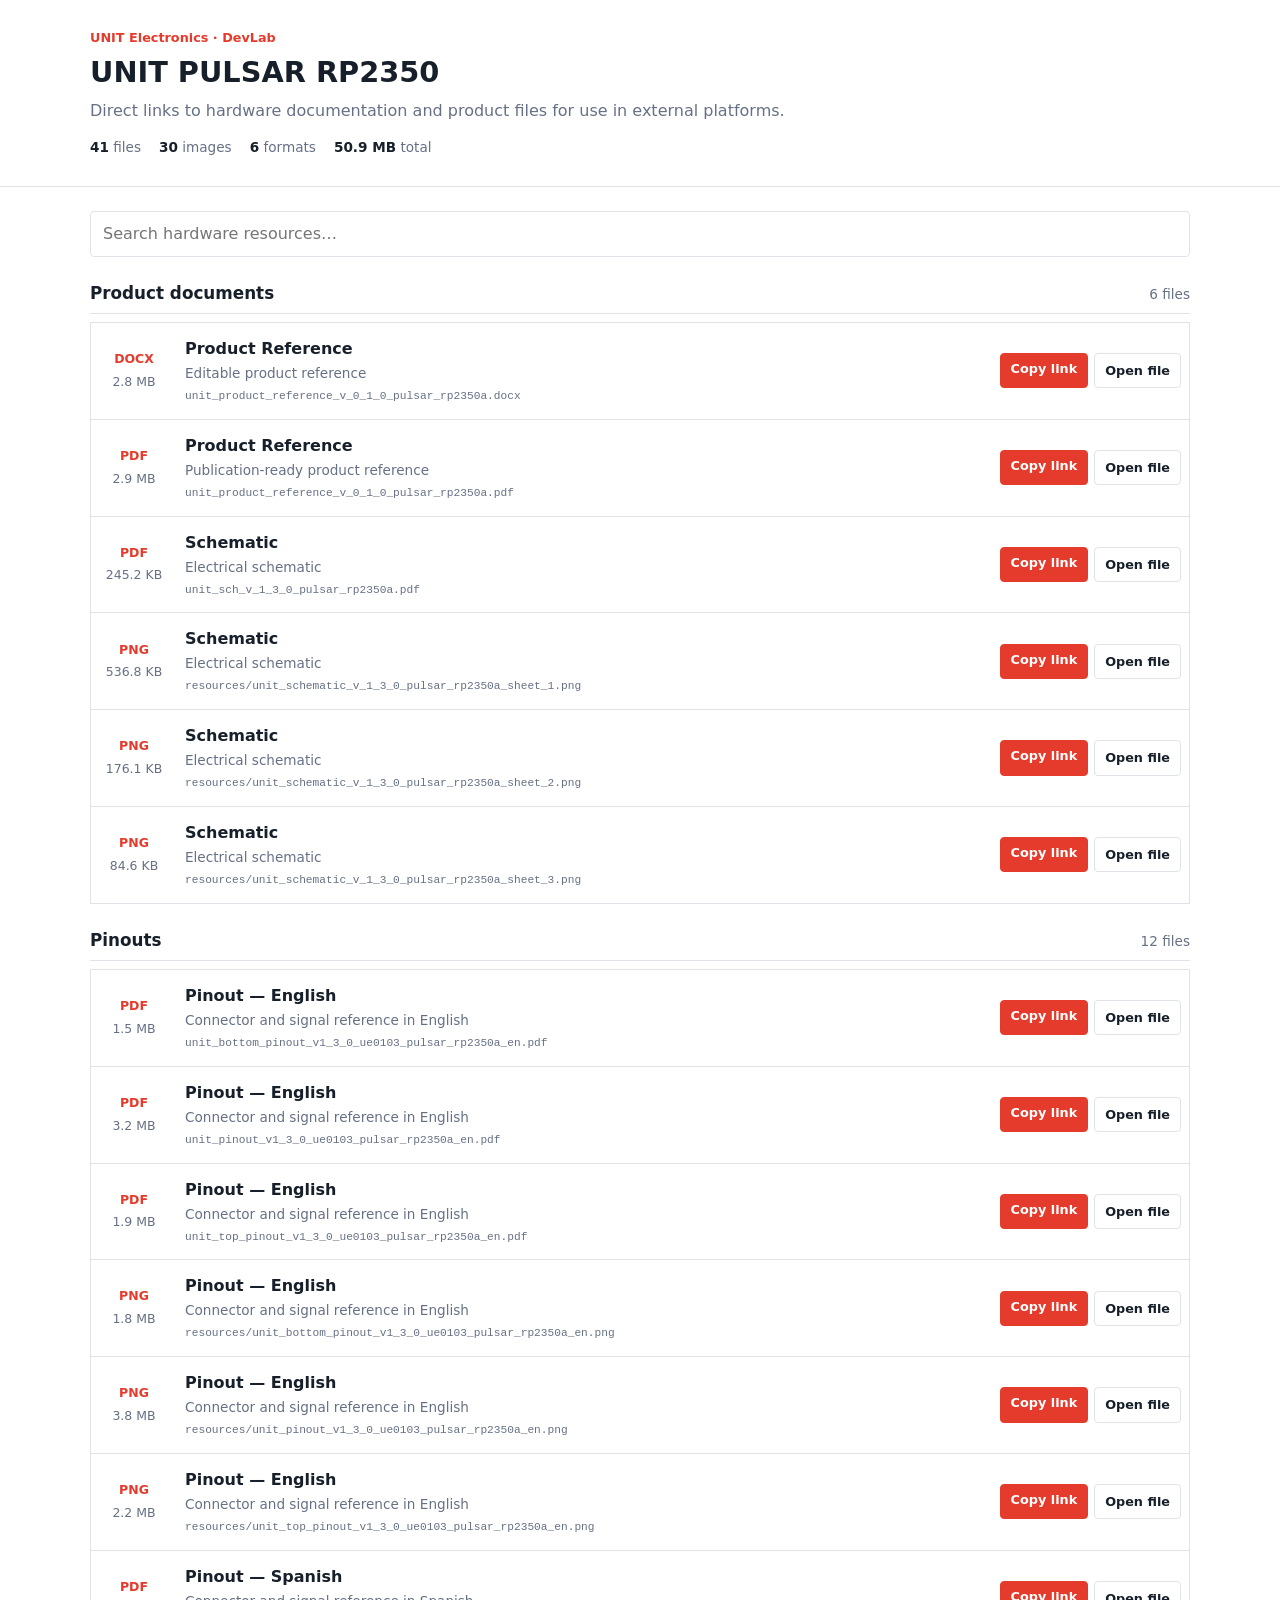
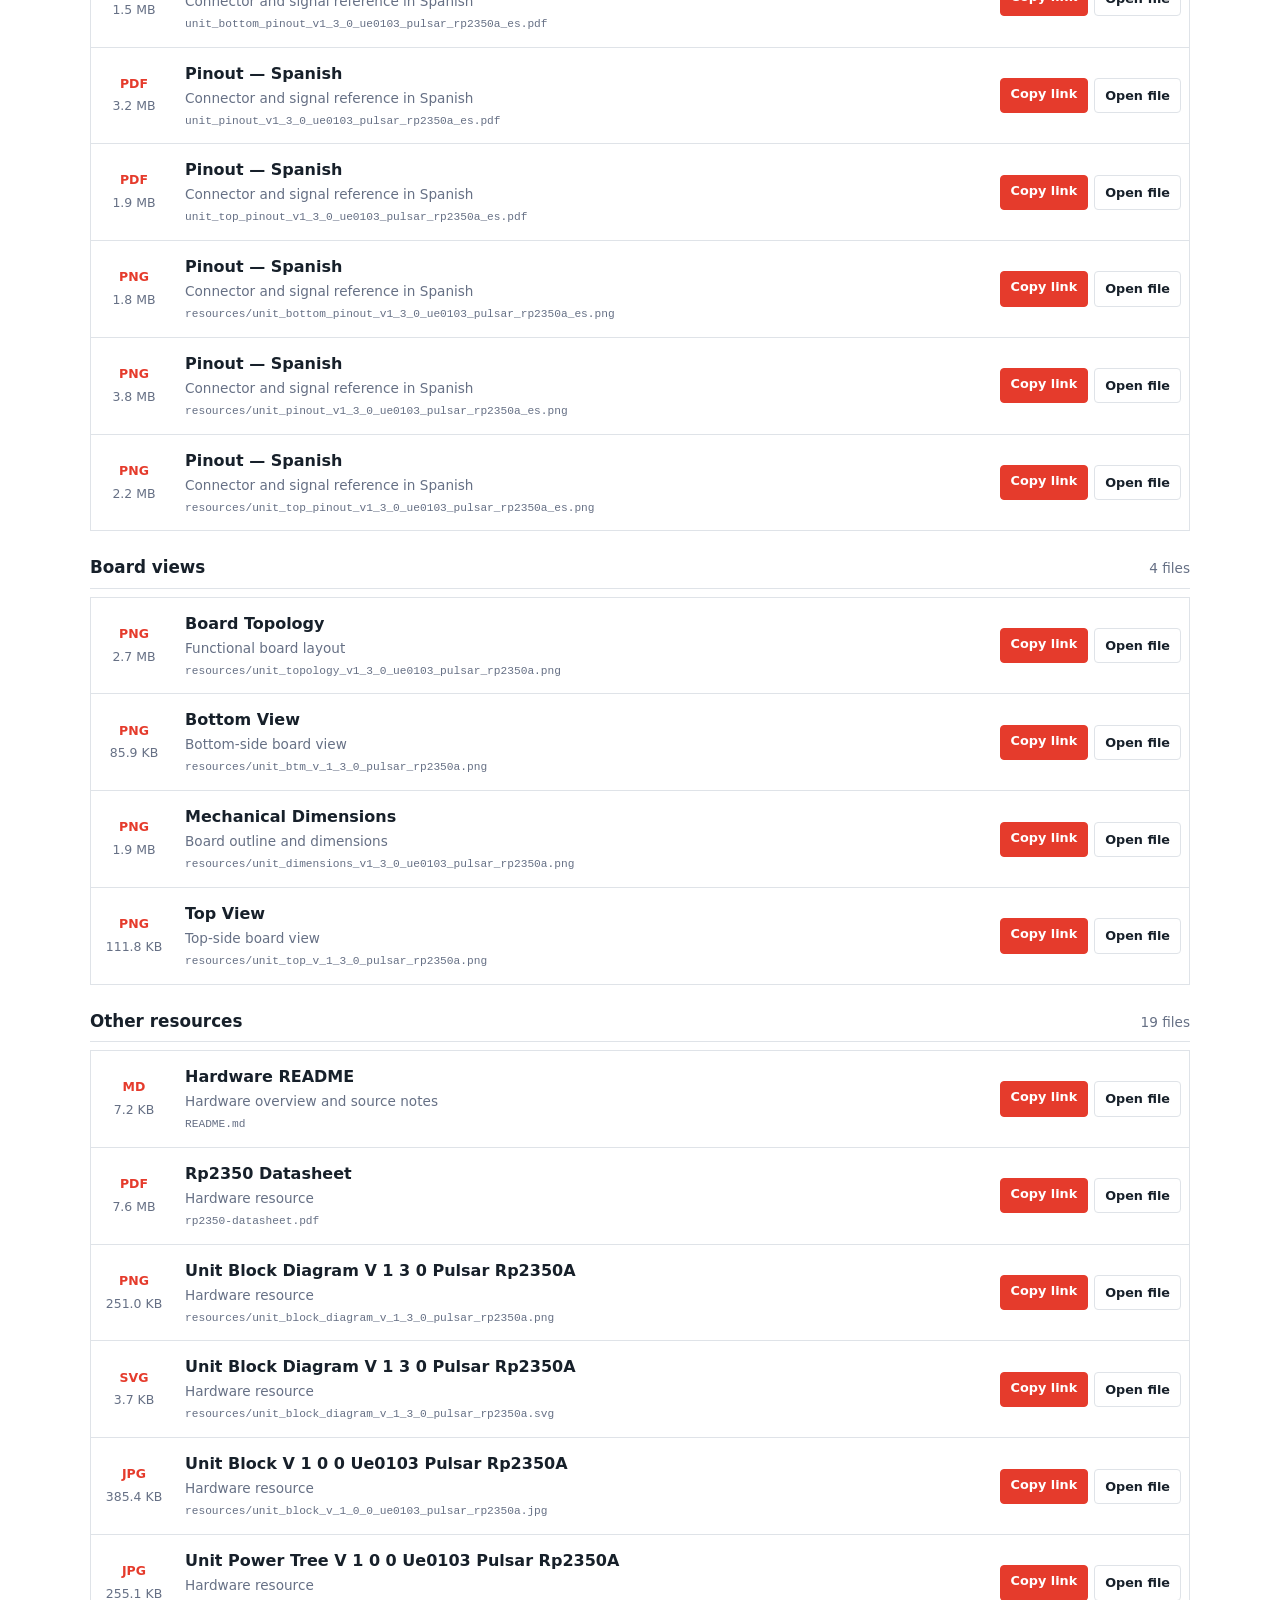
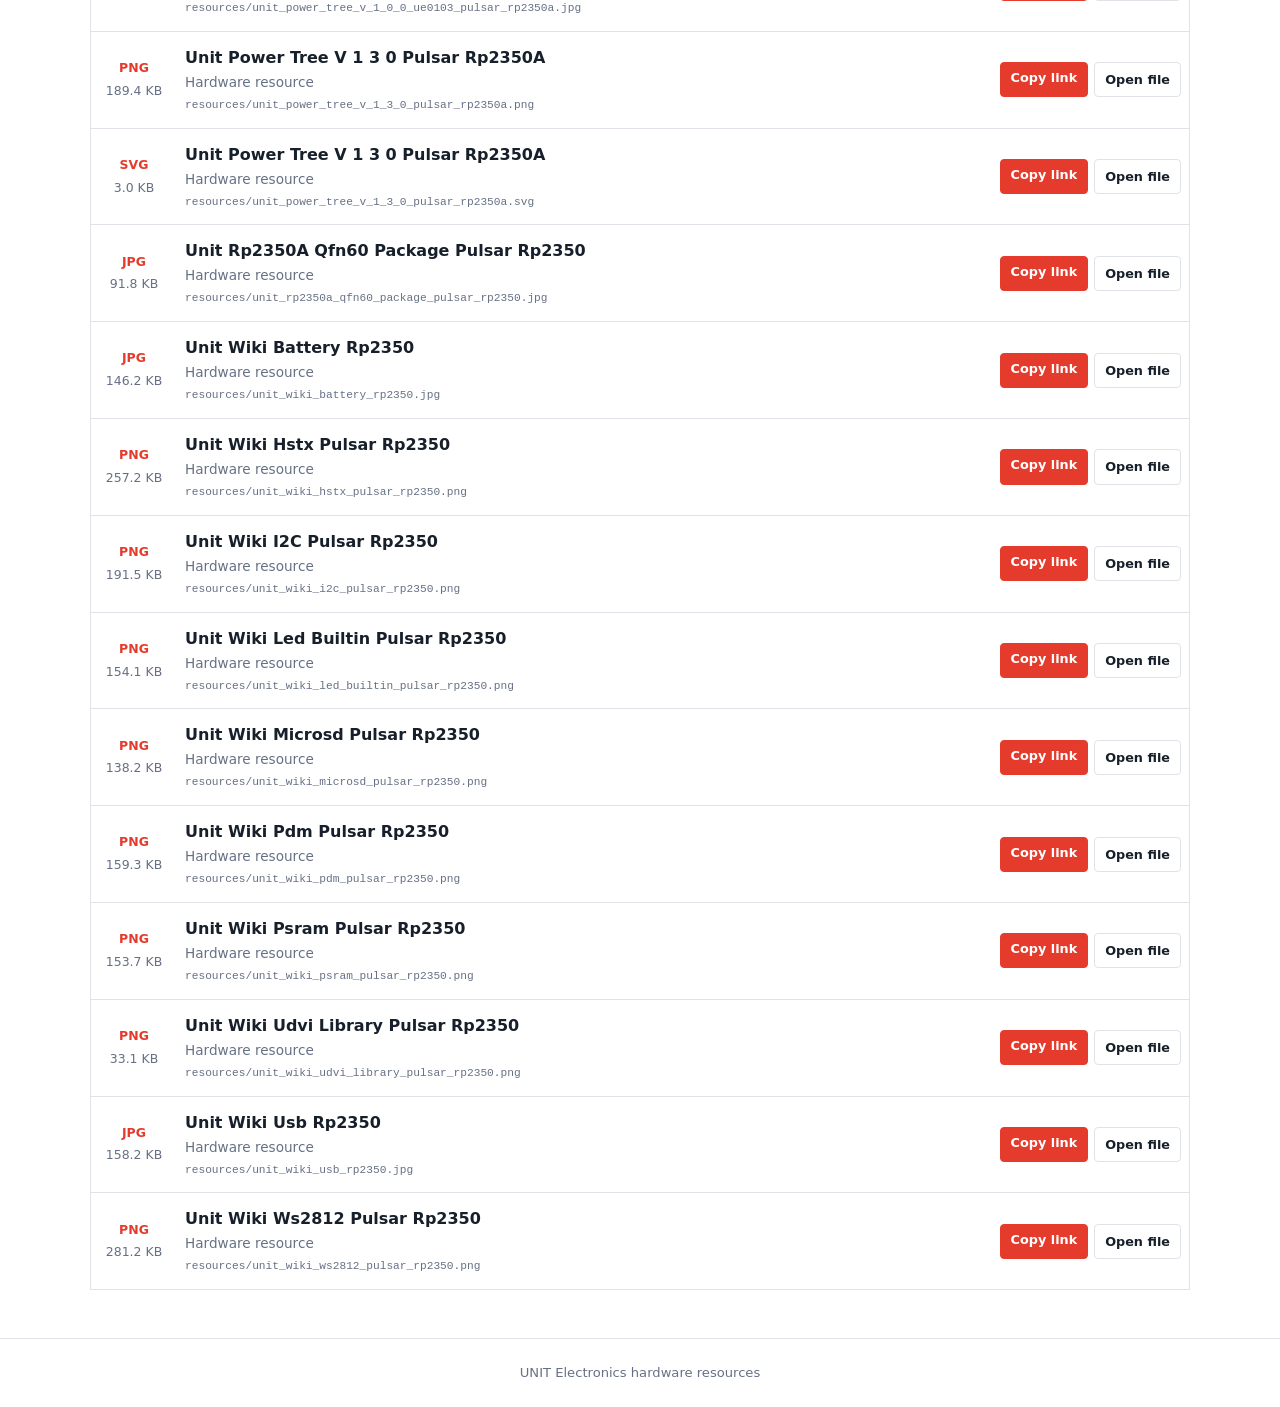
==== docs/hardware/index.html @ 17b918f2 "Auto-update hardware documentation" ====
<!DOCTYPE html>
<html lang="en">
<head>
  <meta charset="UTF-8">
  <meta name="viewport" content="width=device-width, initial-scale=1.0">
  <meta name="description" content="UNIT PULSAR RP2350 hardware documentation and downloads">
  <title>UNIT PULSAR RP2350 | Hardware Resources</title>
  <style>
    :root {
      --ink: #17202a;
      --muted: #667085;
      --line: #dfe3e8;
      --brand: #e53b2c;
    }
    * { box-sizing: border-box; }
    body {
      margin: 0;
      color: var(--ink);
      font: 16px/1.5 Inter, ui-sans-serif, system-ui, -apple-system, sans-serif;
    }
    .site-header { border-bottom: 1px solid var(--line); }
    .header-content, main {
      width: min(1100px, calc(100% - 32px));
      margin: 0 auto;
    }
    .header-content { padding: 28px 0; }
    .eyebrow {
      margin: 0 0 4px;
      color: var(--brand);
      font-size: .8rem;
      font-weight: 700;
    }
    h1 { margin: 0; font-size: 1.8rem; }
    .subtitle { margin: 5px 0 0; color: var(--muted); }
    .summary {
      display: flex;
      flex-wrap: wrap;
      gap: 18px;
      margin-top: 14px;
      color: var(--muted);
      font-size: .85rem;
    }
    .summary strong { color: var(--ink); }
    main { padding: 24px 0 48px; }
    .toolbar { margin-bottom: 24px; }
    .search {
      width: 100%;
      padding: 10px 12px;
      border: 1px solid var(--line);
      border-radius: 4px;
      color: var(--ink);
      font: inherit;
    }
    .search:focus { outline: 2px solid #f6c4bf; border-color: var(--brand); }
    .resource-section { margin-top: 24px; }
    .section-heading {
      display: flex;
      align-items: baseline;
      justify-content: space-between;
      margin-bottom: 8px;
      border-bottom: 1px solid var(--line);
    }
    .section-heading h2 { margin: 0 0 7px; font-size: 1.05rem; }
    .section-heading span { color: var(--muted); font-size: .85rem; }
    .resource-list { border-top: 1px solid var(--line); }
    .resource-item {
      display: grid;
      grid-template-columns: 70px minmax(0, 1fr) auto;
      align-items: center;
      gap: 16px;
      padding: 14px 8px;
      border: 1px solid var(--line);
      border-top: 0;
    }
    .file-meta { display: grid; gap: 4px; text-align: center; }
    .file-type {
      color: var(--brand);
      font-size: .78rem;
    }
    .file-size { color: var(--muted); font-size: .78rem; }
    .resource-details { min-width: 0; }
    .resource-item h3 { margin: 0; font-size: 1rem; }
    .resource-item p {
      display: inline;
      margin: 0 8px 0 0;
      color: var(--muted);
      font-size: .85rem;
    }
    .resource-item code {
      display: block;
      overflow: hidden;
      margin-top: 3px;
      color: var(--muted);
      font-size: .7rem;
      text-overflow: ellipsis;
      white-space: nowrap;
    }
    .actions { display: flex; gap: 6px; }
    .button {
      display: inline-flex;
      justify-content: center;
      padding: 7px 10px;
      border: 1px solid var(--line);
      border-radius: 4px;
      color: var(--ink);
      background: #fff;
      cursor: pointer;
      text-decoration: none;
      font-size: .8rem;
      font-weight: 600;
      font-family: inherit;
    }
    .button:hover { border-color: #aeb4bd; }
    .button.primary { color: #fff; border-color: var(--brand); background: var(--brand); }
    .empty-state { display: none; padding: 32px 0; color: var(--muted); text-align: center; }
    footer { padding: 24px 16px; border-top: 1px solid var(--line); color: var(--muted); text-align: center; font-size: .82rem; }
    [hidden] { display: none !important; }
    .visually-hidden {
      position: absolute;
      width: 1px;
      height: 1px;
      padding: 0;
      margin: -1px;
      overflow: hidden;
      clip: rect(0, 0, 0, 0);
      white-space: nowrap;
      border: 0;
    }
    @media (max-width: 680px) {
      .resource-item { grid-template-columns: 52px minmax(0, 1fr); }
      .actions { grid-column: 1 / -1; padding-left: 68px; }
    }
  </style>
</head>
<body>
  <header class="site-header">
    <div class="header-content">
      <p class="eyebrow">UNIT Electronics · DevLab</p>
      <h1>UNIT PULSAR RP2350</h1>
      <p class="subtitle">Direct links to hardware documentation and product files for use in external platforms.</p>
      <div class="summary" aria-label="Resource summary">
        <span><strong>41</strong> files</span>
        <span><strong>30</strong> images</span>
        <span><strong>6</strong> formats</span>
        <span><strong>50.9 MB</strong> total</span>
      </div>
    </div>
  </header>
  <main>
    <div class="toolbar">
      <label for="resource-search" class="visually-hidden">Search hardware resources</label>
      <input id="resource-search" class="search" type="search" placeholder="Search hardware resources…" autocomplete="off">
    </div>

      <section class="resource-section">
        <div class="section-heading">
          <h2>Product documents</h2>
          <span>6 files</span>
        </div>
        <div class="resource-list">
        <article class="resource-item" data-search="product reference unit_product_reference_v_0_1_0_pulsar_rp2350a.docx editable product reference">
          <div class="file-meta">
            <strong class="file-type">DOCX</strong>
            <span class="file-size">2.8 MB</span>
          </div>
          <div class="resource-details">
            <h3>Product Reference</h3>
            <p>Editable product reference</p>
            <code title="unit_product_reference_v_0_1_0_pulsar_rp2350a.docx">unit_product_reference_v_0_1_0_pulsar_rp2350a.docx</code>
          </div>
          <div class="actions">
            <button class="button primary copy-link" type="button" data-url="unit_product_reference_v_0_1_0_pulsar_rp2350a.docx">Copy link</button>
            <a class="button" href="unit_product_reference_v_0_1_0_pulsar_rp2350a.docx" target="_blank" rel="noopener">Open file</a>
          </div>
        </article>

        <article class="resource-item" data-search="product reference unit_product_reference_v_0_1_0_pulsar_rp2350a.pdf publication-ready product reference">
          <div class="file-meta">
            <strong class="file-type">PDF</strong>
            <span class="file-size">2.9 MB</span>
          </div>
          <div class="resource-details">
            <h3>Product Reference</h3>
            <p>Publication-ready product reference</p>
            <code title="unit_product_reference_v_0_1_0_pulsar_rp2350a.pdf">unit_product_reference_v_0_1_0_pulsar_rp2350a.pdf</code>
          </div>
          <div class="actions">
            <button class="button primary copy-link" type="button" data-url="unit_product_reference_v_0_1_0_pulsar_rp2350a.pdf">Copy link</button>
            <a class="button" href="unit_product_reference_v_0_1_0_pulsar_rp2350a.pdf" target="_blank" rel="noopener">Open file</a>
          </div>
        </article>

        <article class="resource-item" data-search="schematic unit_sch_v_1_3_0_pulsar_rp2350a.pdf electrical schematic">
          <div class="file-meta">
            <strong class="file-type">PDF</strong>
            <span class="file-size">245.2 KB</span>
          </div>
          <div class="resource-details">
            <h3>Schematic</h3>
            <p>Electrical schematic</p>
            <code title="unit_sch_v_1_3_0_pulsar_rp2350a.pdf">unit_sch_v_1_3_0_pulsar_rp2350a.pdf</code>
          </div>
          <div class="actions">
            <button class="button primary copy-link" type="button" data-url="unit_sch_v_1_3_0_pulsar_rp2350a.pdf">Copy link</button>
            <a class="button" href="unit_sch_v_1_3_0_pulsar_rp2350a.pdf" target="_blank" rel="noopener">Open file</a>
          </div>
        </article>

        <article class="resource-item" data-search="schematic resources/unit_schematic_v_1_3_0_pulsar_rp2350a_sheet_1.png electrical schematic">
          <div class="file-meta">
            <strong class="file-type">PNG</strong>
            <span class="file-size">536.8 KB</span>
          </div>
          <div class="resource-details">
            <h3>Schematic</h3>
            <p>Electrical schematic</p>
            <code title="resources/unit_schematic_v_1_3_0_pulsar_rp2350a_sheet_1.png">resources/unit_schematic_v_1_3_0_pulsar_rp2350a_sheet_1.png</code>
          </div>
          <div class="actions">
            <button class="button primary copy-link" type="button" data-url="resources/unit_schematic_v_1_3_0_pulsar_rp2350a_sheet_1.png">Copy link</button>
            <a class="button" href="resources/unit_schematic_v_1_3_0_pulsar_rp2350a_sheet_1.png" target="_blank" rel="noopener">Open file</a>
          </div>
        </article>

        <article class="resource-item" data-search="schematic resources/unit_schematic_v_1_3_0_pulsar_rp2350a_sheet_2.png electrical schematic">
          <div class="file-meta">
            <strong class="file-type">PNG</strong>
            <span class="file-size">176.1 KB</span>
          </div>
          <div class="resource-details">
            <h3>Schematic</h3>
            <p>Electrical schematic</p>
            <code title="resources/unit_schematic_v_1_3_0_pulsar_rp2350a_sheet_2.png">resources/unit_schematic_v_1_3_0_pulsar_rp2350a_sheet_2.png</code>
          </div>
          <div class="actions">
            <button class="button primary copy-link" type="button" data-url="resources/unit_schematic_v_1_3_0_pulsar_rp2350a_sheet_2.png">Copy link</button>
            <a class="button" href="resources/unit_schematic_v_1_3_0_pulsar_rp2350a_sheet_2.png" target="_blank" rel="noopener">Open file</a>
          </div>
        </article>

        <article class="resource-item" data-search="schematic resources/unit_schematic_v_1_3_0_pulsar_rp2350a_sheet_3.png electrical schematic">
          <div class="file-meta">
            <strong class="file-type">PNG</strong>
            <span class="file-size">84.6 KB</span>
          </div>
          <div class="resource-details">
            <h3>Schematic</h3>
            <p>Electrical schematic</p>
            <code title="resources/unit_schematic_v_1_3_0_pulsar_rp2350a_sheet_3.png">resources/unit_schematic_v_1_3_0_pulsar_rp2350a_sheet_3.png</code>
          </div>
          <div class="actions">
            <button class="button primary copy-link" type="button" data-url="resources/unit_schematic_v_1_3_0_pulsar_rp2350a_sheet_3.png">Copy link</button>
            <a class="button" href="resources/unit_schematic_v_1_3_0_pulsar_rp2350a_sheet_3.png" target="_blank" rel="noopener">Open file</a>
          </div>
        </article>
        </div>
      </section>
      <section class="resource-section">
        <div class="section-heading">
          <h2>Pinouts</h2>
          <span>12 files</span>
        </div>
        <div class="resource-list">
        <article class="resource-item" data-search="pinout — english unit_bottom_pinout_v1_3_0_ue0103_pulsar_rp2350a_en.pdf connector and signal reference in english">
          <div class="file-meta">
            <strong class="file-type">PDF</strong>
            <span class="file-size">1.5 MB</span>
          </div>
          <div class="resource-details">
            <h3>Pinout — English</h3>
            <p>Connector and signal reference in English</p>
            <code title="unit_bottom_pinout_v1_3_0_ue0103_pulsar_rp2350a_en.pdf">unit_bottom_pinout_v1_3_0_ue0103_pulsar_rp2350a_en.pdf</code>
          </div>
          <div class="actions">
            <button class="button primary copy-link" type="button" data-url="unit_bottom_pinout_v1_3_0_ue0103_pulsar_rp2350a_en.pdf">Copy link</button>
            <a class="button" href="unit_bottom_pinout_v1_3_0_ue0103_pulsar_rp2350a_en.pdf" target="_blank" rel="noopener">Open file</a>
          </div>
        </article>

        <article class="resource-item" data-search="pinout — english unit_pinout_v1_3_0_ue0103_pulsar_rp2350a_en.pdf connector and signal reference in english">
          <div class="file-meta">
            <strong class="file-type">PDF</strong>
            <span class="file-size">3.2 MB</span>
          </div>
          <div class="resource-details">
            <h3>Pinout — English</h3>
            <p>Connector and signal reference in English</p>
            <code title="unit_pinout_v1_3_0_ue0103_pulsar_rp2350a_en.pdf">unit_pinout_v1_3_0_ue0103_pulsar_rp2350a_en.pdf</code>
          </div>
          <div class="actions">
            <button class="button primary copy-link" type="button" data-url="unit_pinout_v1_3_0_ue0103_pulsar_rp2350a_en.pdf">Copy link</button>
            <a class="button" href="unit_pinout_v1_3_0_ue0103_pulsar_rp2350a_en.pdf" target="_blank" rel="noopener">Open file</a>
          </div>
        </article>

        <article class="resource-item" data-search="pinout — english unit_top_pinout_v1_3_0_ue0103_pulsar_rp2350a_en.pdf connector and signal reference in english">
          <div class="file-meta">
            <strong class="file-type">PDF</strong>
            <span class="file-size">1.9 MB</span>
          </div>
          <div class="resource-details">
            <h3>Pinout — English</h3>
            <p>Connector and signal reference in English</p>
            <code title="unit_top_pinout_v1_3_0_ue0103_pulsar_rp2350a_en.pdf">unit_top_pinout_v1_3_0_ue0103_pulsar_rp2350a_en.pdf</code>
          </div>
          <div class="actions">
            <button class="button primary copy-link" type="button" data-url="unit_top_pinout_v1_3_0_ue0103_pulsar_rp2350a_en.pdf">Copy link</button>
            <a class="button" href="unit_top_pinout_v1_3_0_ue0103_pulsar_rp2350a_en.pdf" target="_blank" rel="noopener">Open file</a>
          </div>
        </article>

        <article class="resource-item" data-search="pinout — english resources/unit_bottom_pinout_v1_3_0_ue0103_pulsar_rp2350a_en.png connector and signal reference in english">
          <div class="file-meta">
            <strong class="file-type">PNG</strong>
            <span class="file-size">1.8 MB</span>
          </div>
          <div class="resource-details">
            <h3>Pinout — English</h3>
            <p>Connector and signal reference in English</p>
            <code title="resources/unit_bottom_pinout_v1_3_0_ue0103_pulsar_rp2350a_en.png">resources/unit_bottom_pinout_v1_3_0_ue0103_pulsar_rp2350a_en.png</code>
          </div>
          <div class="actions">
            <button class="button primary copy-link" type="button" data-url="resources/unit_bottom_pinout_v1_3_0_ue0103_pulsar_rp2350a_en.png">Copy link</button>
            <a class="button" href="resources/unit_bottom_pinout_v1_3_0_ue0103_pulsar_rp2350a_en.png" target="_blank" rel="noopener">Open file</a>
          </div>
        </article>

        <article class="resource-item" data-search="pinout — english resources/unit_pinout_v1_3_0_ue0103_pulsar_rp2350a_en.png connector and signal reference in english">
          <div class="file-meta">
            <strong class="file-type">PNG</strong>
            <span class="file-size">3.8 MB</span>
          </div>
          <div class="resource-details">
            <h3>Pinout — English</h3>
            <p>Connector and signal reference in English</p>
            <code title="resources/unit_pinout_v1_3_0_ue0103_pulsar_rp2350a_en.png">resources/unit_pinout_v1_3_0_ue0103_pulsar_rp2350a_en.png</code>
          </div>
          <div class="actions">
            <button class="button primary copy-link" type="button" data-url="resources/unit_pinout_v1_3_0_ue0103_pulsar_rp2350a_en.png">Copy link</button>
            <a class="button" href="resources/unit_pinout_v1_3_0_ue0103_pulsar_rp2350a_en.png" target="_blank" rel="noopener">Open file</a>
          </div>
        </article>

        <article class="resource-item" data-search="pinout — english resources/unit_top_pinout_v1_3_0_ue0103_pulsar_rp2350a_en.png connector and signal reference in english">
          <div class="file-meta">
            <strong class="file-type">PNG</strong>
            <span class="file-size">2.2 MB</span>
          </div>
          <div class="resource-details">
            <h3>Pinout — English</h3>
            <p>Connector and signal reference in English</p>
            <code title="resources/unit_top_pinout_v1_3_0_ue0103_pulsar_rp2350a_en.png">resources/unit_top_pinout_v1_3_0_ue0103_pulsar_rp2350a_en.png</code>
          </div>
          <div class="actions">
            <button class="button primary copy-link" type="button" data-url="resources/unit_top_pinout_v1_3_0_ue0103_pulsar_rp2350a_en.png">Copy link</button>
            <a class="button" href="resources/unit_top_pinout_v1_3_0_ue0103_pulsar_rp2350a_en.png" target="_blank" rel="noopener">Open file</a>
          </div>
        </article>

        <article class="resource-item" data-search="pinout — spanish unit_bottom_pinout_v1_3_0_ue0103_pulsar_rp2350a_es.pdf connector and signal reference in spanish">
          <div class="file-meta">
            <strong class="file-type">PDF</strong>
            <span class="file-size">1.5 MB</span>
          </div>
          <div class="resource-details">
            <h3>Pinout — Spanish</h3>
            <p>Connector and signal reference in Spanish</p>
            <code title="unit_bottom_pinout_v1_3_0_ue0103_pulsar_rp2350a_es.pdf">unit_bottom_pinout_v1_3_0_ue0103_pulsar_rp2350a_es.pdf</code>
          </div>
          <div class="actions">
            <button class="button primary copy-link" type="button" data-url="unit_bottom_pinout_v1_3_0_ue0103_pulsar_rp2350a_es.pdf">Copy link</button>
            <a class="button" href="unit_bottom_pinout_v1_3_0_ue0103_pulsar_rp2350a_es.pdf" target="_blank" rel="noopener">Open file</a>
          </div>
        </article>

        <article class="resource-item" data-search="pinout — spanish unit_pinout_v1_3_0_ue0103_pulsar_rp2350a_es.pdf connector and signal reference in spanish">
          <div class="file-meta">
            <strong class="file-type">PDF</strong>
            <span class="file-size">3.2 MB</span>
          </div>
          <div class="resource-details">
            <h3>Pinout — Spanish</h3>
            <p>Connector and signal reference in Spanish</p>
            <code title="unit_pinout_v1_3_0_ue0103_pulsar_rp2350a_es.pdf">unit_pinout_v1_3_0_ue0103_pulsar_rp2350a_es.pdf</code>
          </div>
          <div class="actions">
            <button class="button primary copy-link" type="button" data-url="unit_pinout_v1_3_0_ue0103_pulsar_rp2350a_es.pdf">Copy link</button>
            <a class="button" href="unit_pinout_v1_3_0_ue0103_pulsar_rp2350a_es.pdf" target="_blank" rel="noopener">Open file</a>
          </div>
        </article>

        <article class="resource-item" data-search="pinout — spanish unit_top_pinout_v1_3_0_ue0103_pulsar_rp2350a_es.pdf connector and signal reference in spanish">
          <div class="file-meta">
            <strong class="file-type">PDF</strong>
            <span class="file-size">1.9 MB</span>
          </div>
          <div class="resource-details">
            <h3>Pinout — Spanish</h3>
            <p>Connector and signal reference in Spanish</p>
            <code title="unit_top_pinout_v1_3_0_ue0103_pulsar_rp2350a_es.pdf">unit_top_pinout_v1_3_0_ue0103_pulsar_rp2350a_es.pdf</code>
          </div>
          <div class="actions">
            <button class="button primary copy-link" type="button" data-url="unit_top_pinout_v1_3_0_ue0103_pulsar_rp2350a_es.pdf">Copy link</button>
            <a class="button" href="unit_top_pinout_v1_3_0_ue0103_pulsar_rp2350a_es.pdf" target="_blank" rel="noopener">Open file</a>
          </div>
        </article>

        <article class="resource-item" data-search="pinout — spanish resources/unit_bottom_pinout_v1_3_0_ue0103_pulsar_rp2350a_es.png connector and signal reference in spanish">
          <div class="file-meta">
            <strong class="file-type">PNG</strong>
            <span class="file-size">1.8 MB</span>
          </div>
          <div class="resource-details">
            <h3>Pinout — Spanish</h3>
            <p>Connector and signal reference in Spanish</p>
            <code title="resources/unit_bottom_pinout_v1_3_0_ue0103_pulsar_rp2350a_es.png">resources/unit_bottom_pinout_v1_3_0_ue0103_pulsar_rp2350a_es.png</code>
          </div>
          <div class="actions">
            <button class="button primary copy-link" type="button" data-url="resources/unit_bottom_pinout_v1_3_0_ue0103_pulsar_rp2350a_es.png">Copy link</button>
            <a class="button" href="resources/unit_bottom_pinout_v1_3_0_ue0103_pulsar_rp2350a_es.png" target="_blank" rel="noopener">Open file</a>
          </div>
        </article>

        <article class="resource-item" data-search="pinout — spanish resources/unit_pinout_v1_3_0_ue0103_pulsar_rp2350a_es.png connector and signal reference in spanish">
          <div class="file-meta">
            <strong class="file-type">PNG</strong>
            <span class="file-size">3.8 MB</span>
          </div>
          <div class="resource-details">
            <h3>Pinout — Spanish</h3>
            <p>Connector and signal reference in Spanish</p>
            <code title="resources/unit_pinout_v1_3_0_ue0103_pulsar_rp2350a_es.png">resources/unit_pinout_v1_3_0_ue0103_pulsar_rp2350a_es.png</code>
          </div>
          <div class="actions">
            <button class="button primary copy-link" type="button" data-url="resources/unit_pinout_v1_3_0_ue0103_pulsar_rp2350a_es.png">Copy link</button>
            <a class="button" href="resources/unit_pinout_v1_3_0_ue0103_pulsar_rp2350a_es.png" target="_blank" rel="noopener">Open file</a>
          </div>
        </article>

        <article class="resource-item" data-search="pinout — spanish resources/unit_top_pinout_v1_3_0_ue0103_pulsar_rp2350a_es.png connector and signal reference in spanish">
          <div class="file-meta">
            <strong class="file-type">PNG</strong>
            <span class="file-size">2.2 MB</span>
          </div>
          <div class="resource-details">
            <h3>Pinout — Spanish</h3>
            <p>Connector and signal reference in Spanish</p>
            <code title="resources/unit_top_pinout_v1_3_0_ue0103_pulsar_rp2350a_es.png">resources/unit_top_pinout_v1_3_0_ue0103_pulsar_rp2350a_es.png</code>
          </div>
          <div class="actions">
            <button class="button primary copy-link" type="button" data-url="resources/unit_top_pinout_v1_3_0_ue0103_pulsar_rp2350a_es.png">Copy link</button>
            <a class="button" href="resources/unit_top_pinout_v1_3_0_ue0103_pulsar_rp2350a_es.png" target="_blank" rel="noopener">Open file</a>
          </div>
        </article>
        </div>
      </section>
      <section class="resource-section">
        <div class="section-heading">
          <h2>Board views</h2>
          <span>4 files</span>
        </div>
        <div class="resource-list">
        <article class="resource-item" data-search="board topology resources/unit_topology_v1_3_0_ue0103_pulsar_rp2350a.png functional board layout">
          <div class="file-meta">
            <strong class="file-type">PNG</strong>
            <span class="file-size">2.7 MB</span>
          </div>
          <div class="resource-details">
            <h3>Board Topology</h3>
            <p>Functional board layout</p>
            <code title="resources/unit_topology_v1_3_0_ue0103_pulsar_rp2350a.png">resources/unit_topology_v1_3_0_ue0103_pulsar_rp2350a.png</code>
          </div>
          <div class="actions">
            <button class="button primary copy-link" type="button" data-url="resources/unit_topology_v1_3_0_ue0103_pulsar_rp2350a.png">Copy link</button>
            <a class="button" href="resources/unit_topology_v1_3_0_ue0103_pulsar_rp2350a.png" target="_blank" rel="noopener">Open file</a>
          </div>
        </article>

        <article class="resource-item" data-search="bottom view resources/unit_btm_v_1_3_0_pulsar_rp2350a.png bottom-side board view">
          <div class="file-meta">
            <strong class="file-type">PNG</strong>
            <span class="file-size">85.9 KB</span>
          </div>
          <div class="resource-details">
            <h3>Bottom View</h3>
            <p>Bottom-side board view</p>
            <code title="resources/unit_btm_v_1_3_0_pulsar_rp2350a.png">resources/unit_btm_v_1_3_0_pulsar_rp2350a.png</code>
          </div>
          <div class="actions">
            <button class="button primary copy-link" type="button" data-url="resources/unit_btm_v_1_3_0_pulsar_rp2350a.png">Copy link</button>
            <a class="button" href="resources/unit_btm_v_1_3_0_pulsar_rp2350a.png" target="_blank" rel="noopener">Open file</a>
          </div>
        </article>

        <article class="resource-item" data-search="mechanical dimensions resources/unit_dimensions_v1_3_0_ue0103_pulsar_rp2350a.png board outline and dimensions">
          <div class="file-meta">
            <strong class="file-type">PNG</strong>
            <span class="file-size">1.9 MB</span>
          </div>
          <div class="resource-details">
            <h3>Mechanical Dimensions</h3>
            <p>Board outline and dimensions</p>
            <code title="resources/unit_dimensions_v1_3_0_ue0103_pulsar_rp2350a.png">resources/unit_dimensions_v1_3_0_ue0103_pulsar_rp2350a.png</code>
          </div>
          <div class="actions">
            <button class="button primary copy-link" type="button" data-url="resources/unit_dimensions_v1_3_0_ue0103_pulsar_rp2350a.png">Copy link</button>
            <a class="button" href="resources/unit_dimensions_v1_3_0_ue0103_pulsar_rp2350a.png" target="_blank" rel="noopener">Open file</a>
          </div>
        </article>

        <article class="resource-item" data-search="top view resources/unit_top_v_1_3_0_pulsar_rp2350a.png top-side board view">
          <div class="file-meta">
            <strong class="file-type">PNG</strong>
            <span class="file-size">111.8 KB</span>
          </div>
          <div class="resource-details">
            <h3>Top View</h3>
            <p>Top-side board view</p>
            <code title="resources/unit_top_v_1_3_0_pulsar_rp2350a.png">resources/unit_top_v_1_3_0_pulsar_rp2350a.png</code>
          </div>
          <div class="actions">
            <button class="button primary copy-link" type="button" data-url="resources/unit_top_v_1_3_0_pulsar_rp2350a.png">Copy link</button>
            <a class="button" href="resources/unit_top_v_1_3_0_pulsar_rp2350a.png" target="_blank" rel="noopener">Open file</a>
          </div>
        </article>
        </div>
      </section>
      <section class="resource-section">
        <div class="section-heading">
          <h2>Other resources</h2>
          <span>19 files</span>
        </div>
        <div class="resource-list">
        <article class="resource-item" data-search="hardware readme readme.md hardware overview and source notes">
          <div class="file-meta">
            <strong class="file-type">MD</strong>
            <span class="file-size">7.2 KB</span>
          </div>
          <div class="resource-details">
            <h3>Hardware README</h3>
            <p>Hardware overview and source notes</p>
            <code title="README.md">README.md</code>
          </div>
          <div class="actions">
            <button class="button primary copy-link" type="button" data-url="README.md">Copy link</button>
            <a class="button" href="README.md" target="_blank" rel="noopener">Open file</a>
          </div>
        </article>

        <article class="resource-item" data-search="rp2350 datasheet rp2350-datasheet.pdf hardware resource">
          <div class="file-meta">
            <strong class="file-type">PDF</strong>
            <span class="file-size">7.6 MB</span>
          </div>
          <div class="resource-details">
            <h3>Rp2350 Datasheet</h3>
            <p>Hardware resource</p>
            <code title="rp2350-datasheet.pdf">rp2350-datasheet.pdf</code>
          </div>
          <div class="actions">
            <button class="button primary copy-link" type="button" data-url="rp2350-datasheet.pdf">Copy link</button>
            <a class="button" href="rp2350-datasheet.pdf" target="_blank" rel="noopener">Open file</a>
          </div>
        </article>

        <article class="resource-item" data-search="unit block diagram v 1 3 0 pulsar rp2350a resources/unit_block_diagram_v_1_3_0_pulsar_rp2350a.png hardware resource">
          <div class="file-meta">
            <strong class="file-type">PNG</strong>
            <span class="file-size">251.0 KB</span>
          </div>
          <div class="resource-details">
            <h3>Unit Block Diagram V 1 3 0 Pulsar Rp2350A</h3>
            <p>Hardware resource</p>
            <code title="resources/unit_block_diagram_v_1_3_0_pulsar_rp2350a.png">resources/unit_block_diagram_v_1_3_0_pulsar_rp2350a.png</code>
          </div>
          <div class="actions">
            <button class="button primary copy-link" type="button" data-url="resources/unit_block_diagram_v_1_3_0_pulsar_rp2350a.png">Copy link</button>
            <a class="button" href="resources/unit_block_diagram_v_1_3_0_pulsar_rp2350a.png" target="_blank" rel="noopener">Open file</a>
          </div>
        </article>

        <article class="resource-item" data-search="unit block diagram v 1 3 0 pulsar rp2350a resources/unit_block_diagram_v_1_3_0_pulsar_rp2350a.svg hardware resource">
          <div class="file-meta">
            <strong class="file-type">SVG</strong>
            <span class="file-size">3.7 KB</span>
          </div>
          <div class="resource-details">
            <h3>Unit Block Diagram V 1 3 0 Pulsar Rp2350A</h3>
            <p>Hardware resource</p>
            <code title="resources/unit_block_diagram_v_1_3_0_pulsar_rp2350a.svg">resources/unit_block_diagram_v_1_3_0_pulsar_rp2350a.svg</code>
          </div>
          <div class="actions">
            <button class="button primary copy-link" type="button" data-url="resources/unit_block_diagram_v_1_3_0_pulsar_rp2350a.svg">Copy link</button>
            <a class="button" href="resources/unit_block_diagram_v_1_3_0_pulsar_rp2350a.svg" target="_blank" rel="noopener">Open file</a>
          </div>
        </article>

        <article class="resource-item" data-search="unit block v 1 0 0 ue0103 pulsar rp2350a resources/unit_block_v_1_0_0_ue0103_pulsar_rp2350a.jpg hardware resource">
          <div class="file-meta">
            <strong class="file-type">JPG</strong>
            <span class="file-size">385.4 KB</span>
          </div>
          <div class="resource-details">
            <h3>Unit Block V 1 0 0 Ue0103 Pulsar Rp2350A</h3>
            <p>Hardware resource</p>
            <code title="resources/unit_block_v_1_0_0_ue0103_pulsar_rp2350a.jpg">resources/unit_block_v_1_0_0_ue0103_pulsar_rp2350a.jpg</code>
          </div>
          <div class="actions">
            <button class="button primary copy-link" type="button" data-url="resources/unit_block_v_1_0_0_ue0103_pulsar_rp2350a.jpg">Copy link</button>
            <a class="button" href="resources/unit_block_v_1_0_0_ue0103_pulsar_rp2350a.jpg" target="_blank" rel="noopener">Open file</a>
          </div>
        </article>

        <article class="resource-item" data-search="unit power tree v 1 0 0 ue0103 pulsar rp2350a resources/unit_power_tree_v_1_0_0_ue0103_pulsar_rp2350a.jpg hardware resource">
          <div class="file-meta">
            <strong class="file-type">JPG</strong>
            <span class="file-size">255.1 KB</span>
          </div>
          <div class="resource-details">
            <h3>Unit Power Tree V 1 0 0 Ue0103 Pulsar Rp2350A</h3>
            <p>Hardware resource</p>
            <code title="resources/unit_power_tree_v_1_0_0_ue0103_pulsar_rp2350a.jpg">resources/unit_power_tree_v_1_0_0_ue0103_pulsar_rp2350a.jpg</code>
          </div>
          <div class="actions">
            <button class="button primary copy-link" type="button" data-url="resources/unit_power_tree_v_1_0_0_ue0103_pulsar_rp2350a.jpg">Copy link</button>
            <a class="button" href="resources/unit_power_tree_v_1_0_0_ue0103_pulsar_rp2350a.jpg" target="_blank" rel="noopener">Open file</a>
          </div>
        </article>

        <article class="resource-item" data-search="unit power tree v 1 3 0 pulsar rp2350a resources/unit_power_tree_v_1_3_0_pulsar_rp2350a.png hardware resource">
          <div class="file-meta">
            <strong class="file-type">PNG</strong>
            <span class="file-size">189.4 KB</span>
          </div>
          <div class="resource-details">
            <h3>Unit Power Tree V 1 3 0 Pulsar Rp2350A</h3>
            <p>Hardware resource</p>
            <code title="resources/unit_power_tree_v_1_3_0_pulsar_rp2350a.png">resources/unit_power_tree_v_1_3_0_pulsar_rp2350a.png</code>
          </div>
          <div class="actions">
            <button class="button primary copy-link" type="button" data-url="resources/unit_power_tree_v_1_3_0_pulsar_rp2350a.png">Copy link</button>
            <a class="button" href="resources/unit_power_tree_v_1_3_0_pulsar_rp2350a.png" target="_blank" rel="noopener">Open file</a>
          </div>
        </article>

        <article class="resource-item" data-search="unit power tree v 1 3 0 pulsar rp2350a resources/unit_power_tree_v_1_3_0_pulsar_rp2350a.svg hardware resource">
          <div class="file-meta">
            <strong class="file-type">SVG</strong>
            <span class="file-size">3.0 KB</span>
          </div>
          <div class="resource-details">
            <h3>Unit Power Tree V 1 3 0 Pulsar Rp2350A</h3>
            <p>Hardware resource</p>
            <code title="resources/unit_power_tree_v_1_3_0_pulsar_rp2350a.svg">resources/unit_power_tree_v_1_3_0_pulsar_rp2350a.svg</code>
          </div>
          <div class="actions">
            <button class="button primary copy-link" type="button" data-url="resources/unit_power_tree_v_1_3_0_pulsar_rp2350a.svg">Copy link</button>
            <a class="button" href="resources/unit_power_tree_v_1_3_0_pulsar_rp2350a.svg" target="_blank" rel="noopener">Open file</a>
          </div>
        </article>

        <article class="resource-item" data-search="unit rp2350a qfn60 package pulsar rp2350 resources/unit_rp2350a_qfn60_package_pulsar_rp2350.jpg hardware resource">
          <div class="file-meta">
            <strong class="file-type">JPG</strong>
            <span class="file-size">91.8 KB</span>
          </div>
          <div class="resource-details">
            <h3>Unit Rp2350A Qfn60 Package Pulsar Rp2350</h3>
            <p>Hardware resource</p>
            <code title="resources/unit_rp2350a_qfn60_package_pulsar_rp2350.jpg">resources/unit_rp2350a_qfn60_package_pulsar_rp2350.jpg</code>
          </div>
          <div class="actions">
            <button class="button primary copy-link" type="button" data-url="resources/unit_rp2350a_qfn60_package_pulsar_rp2350.jpg">Copy link</button>
            <a class="button" href="resources/unit_rp2350a_qfn60_package_pulsar_rp2350.jpg" target="_blank" rel="noopener">Open file</a>
          </div>
        </article>

        <article class="resource-item" data-search="unit wiki battery rp2350 resources/unit_wiki_battery_rp2350.jpg hardware resource">
          <div class="file-meta">
            <strong class="file-type">JPG</strong>
            <span class="file-size">146.2 KB</span>
          </div>
          <div class="resource-details">
            <h3>Unit Wiki Battery Rp2350</h3>
            <p>Hardware resource</p>
            <code title="resources/unit_wiki_battery_rp2350.jpg">resources/unit_wiki_battery_rp2350.jpg</code>
          </div>
          <div class="actions">
            <button class="button primary copy-link" type="button" data-url="resources/unit_wiki_battery_rp2350.jpg">Copy link</button>
            <a class="button" href="resources/unit_wiki_battery_rp2350.jpg" target="_blank" rel="noopener">Open file</a>
          </div>
        </article>

        <article class="resource-item" data-search="unit wiki hstx pulsar rp2350 resources/unit_wiki_hstx_pulsar_rp2350.png hardware resource">
          <div class="file-meta">
            <strong class="file-type">PNG</strong>
            <span class="file-size">257.2 KB</span>
          </div>
          <div class="resource-details">
            <h3>Unit Wiki Hstx Pulsar Rp2350</h3>
            <p>Hardware resource</p>
            <code title="resources/unit_wiki_hstx_pulsar_rp2350.png">resources/unit_wiki_hstx_pulsar_rp2350.png</code>
          </div>
          <div class="actions">
            <button class="button primary copy-link" type="button" data-url="resources/unit_wiki_hstx_pulsar_rp2350.png">Copy link</button>
            <a class="button" href="resources/unit_wiki_hstx_pulsar_rp2350.png" target="_blank" rel="noopener">Open file</a>
          </div>
        </article>

        <article class="resource-item" data-search="unit wiki i2c pulsar rp2350 resources/unit_wiki_i2c_pulsar_rp2350.png hardware resource">
          <div class="file-meta">
            <strong class="file-type">PNG</strong>
            <span class="file-size">191.5 KB</span>
          </div>
          <div class="resource-details">
            <h3>Unit Wiki I2C Pulsar Rp2350</h3>
            <p>Hardware resource</p>
            <code title="resources/unit_wiki_i2c_pulsar_rp2350.png">resources/unit_wiki_i2c_pulsar_rp2350.png</code>
          </div>
          <div class="actions">
            <button class="button primary copy-link" type="button" data-url="resources/unit_wiki_i2c_pulsar_rp2350.png">Copy link</button>
            <a class="button" href="resources/unit_wiki_i2c_pulsar_rp2350.png" target="_blank" rel="noopener">Open file</a>
          </div>
        </article>

        <article class="resource-item" data-search="unit wiki led builtin pulsar rp2350 resources/unit_wiki_led_builtin_pulsar_rp2350.png hardware resource">
          <div class="file-meta">
            <strong class="file-type">PNG</strong>
            <span class="file-size">154.1 KB</span>
          </div>
          <div class="resource-details">
            <h3>Unit Wiki Led Builtin Pulsar Rp2350</h3>
            <p>Hardware resource</p>
            <code title="resources/unit_wiki_led_builtin_pulsar_rp2350.png">resources/unit_wiki_led_builtin_pulsar_rp2350.png</code>
          </div>
          <div class="actions">
            <button class="button primary copy-link" type="button" data-url="resources/unit_wiki_led_builtin_pulsar_rp2350.png">Copy link</button>
            <a class="button" href="resources/unit_wiki_led_builtin_pulsar_rp2350.png" target="_blank" rel="noopener">Open file</a>
          </div>
        </article>

        <article class="resource-item" data-search="unit wiki microsd pulsar rp2350 resources/unit_wiki_microsd_pulsar_rp2350.png hardware resource">
          <div class="file-meta">
            <strong class="file-type">PNG</strong>
            <span class="file-size">138.2 KB</span>
          </div>
          <div class="resource-details">
            <h3>Unit Wiki Microsd Pulsar Rp2350</h3>
            <p>Hardware resource</p>
            <code title="resources/unit_wiki_microsd_pulsar_rp2350.png">resources/unit_wiki_microsd_pulsar_rp2350.png</code>
          </div>
          <div class="actions">
            <button class="button primary copy-link" type="button" data-url="resources/unit_wiki_microsd_pulsar_rp2350.png">Copy link</button>
            <a class="button" href="resources/unit_wiki_microsd_pulsar_rp2350.png" target="_blank" rel="noopener">Open file</a>
          </div>
        </article>

        <article class="resource-item" data-search="unit wiki pdm pulsar rp2350 resources/unit_wiki_pdm_pulsar_rp2350.png hardware resource">
          <div class="file-meta">
            <strong class="file-type">PNG</strong>
            <span class="file-size">159.3 KB</span>
          </div>
          <div class="resource-details">
            <h3>Unit Wiki Pdm Pulsar Rp2350</h3>
            <p>Hardware resource</p>
            <code title="resources/unit_wiki_pdm_pulsar_rp2350.png">resources/unit_wiki_pdm_pulsar_rp2350.png</code>
          </div>
          <div class="actions">
            <button class="button primary copy-link" type="button" data-url="resources/unit_wiki_pdm_pulsar_rp2350.png">Copy link</button>
            <a class="button" href="resources/unit_wiki_pdm_pulsar_rp2350.png" target="_blank" rel="noopener">Open file</a>
          </div>
        </article>

        <article class="resource-item" data-search="unit wiki psram pulsar rp2350 resources/unit_wiki_psram_pulsar_rp2350.png hardware resource">
          <div class="file-meta">
            <strong class="file-type">PNG</strong>
            <span class="file-size">153.7 KB</span>
          </div>
          <div class="resource-details">
            <h3>Unit Wiki Psram Pulsar Rp2350</h3>
            <p>Hardware resource</p>
            <code title="resources/unit_wiki_psram_pulsar_rp2350.png">resources/unit_wiki_psram_pulsar_rp2350.png</code>
          </div>
          <div class="actions">
            <button class="button primary copy-link" type="button" data-url="resources/unit_wiki_psram_pulsar_rp2350.png">Copy link</button>
            <a class="button" href="resources/unit_wiki_psram_pulsar_rp2350.png" target="_blank" rel="noopener">Open file</a>
          </div>
        </article>

        <article class="resource-item" data-search="unit wiki udvi library pulsar rp2350 resources/unit_wiki_udvi_library_pulsar_rp2350.png hardware resource">
          <div class="file-meta">
            <strong class="file-type">PNG</strong>
            <span class="file-size">33.1 KB</span>
          </div>
          <div class="resource-details">
            <h3>Unit Wiki Udvi Library Pulsar Rp2350</h3>
            <p>Hardware resource</p>
            <code title="resources/unit_wiki_udvi_library_pulsar_rp2350.png">resources/unit_wiki_udvi_library_pulsar_rp2350.png</code>
          </div>
          <div class="actions">
            <button class="button primary copy-link" type="button" data-url="resources/unit_wiki_udvi_library_pulsar_rp2350.png">Copy link</button>
            <a class="button" href="resources/unit_wiki_udvi_library_pulsar_rp2350.png" target="_blank" rel="noopener">Open file</a>
          </div>
        </article>

        <article class="resource-item" data-search="unit wiki usb rp2350 resources/unit_wiki_usb_rp2350.jpg hardware resource">
          <div class="file-meta">
            <strong class="file-type">JPG</strong>
            <span class="file-size">158.2 KB</span>
          </div>
          <div class="resource-details">
            <h3>Unit Wiki Usb Rp2350</h3>
            <p>Hardware resource</p>
            <code title="resources/unit_wiki_usb_rp2350.jpg">resources/unit_wiki_usb_rp2350.jpg</code>
          </div>
          <div class="actions">
            <button class="button primary copy-link" type="button" data-url="resources/unit_wiki_usb_rp2350.jpg">Copy link</button>
            <a class="button" href="resources/unit_wiki_usb_rp2350.jpg" target="_blank" rel="noopener">Open file</a>
          </div>
        </article>

        <article class="resource-item" data-search="unit wiki ws2812 pulsar rp2350 resources/unit_wiki_ws2812_pulsar_rp2350.png hardware resource">
          <div class="file-meta">
            <strong class="file-type">PNG</strong>
            <span class="file-size">281.2 KB</span>
          </div>
          <div class="resource-details">
            <h3>Unit Wiki Ws2812 Pulsar Rp2350</h3>
            <p>Hardware resource</p>
            <code title="resources/unit_wiki_ws2812_pulsar_rp2350.png">resources/unit_wiki_ws2812_pulsar_rp2350.png</code>
          </div>
          <div class="actions">
            <button class="button primary copy-link" type="button" data-url="resources/unit_wiki_ws2812_pulsar_rp2350.png">Copy link</button>
            <a class="button" href="resources/unit_wiki_ws2812_pulsar_rp2350.png" target="_blank" rel="noopener">Open file</a>
          </div>
        </article>
        </div>
      </section>
    <p id="empty-state" class="empty-state">No resources match your search.</p>
  </main>
  <footer>UNIT Electronics hardware resources</footer>
  <script>
    const search = document.getElementById('resource-search');
    const sections = [...document.querySelectorAll('.resource-section')];
    const emptyState = document.getElementById('empty-state');
    const copyText = async (text) => {
      try {
        await navigator.clipboard.writeText(text);
      } catch (error) {
        const input = document.createElement('textarea');
        input.value = text;
        input.style.position = 'fixed';
        input.style.opacity = '0';
        document.body.appendChild(input);
        input.select();
        document.execCommand('copy');
        input.remove();
      }
    };
    document.querySelectorAll('.copy-link').forEach((button) => {
      button.addEventListener('click', async () => {
        const absoluteUrl = new URL(button.dataset.url, document.baseURI).href;
        await copyText(absoluteUrl);
        const originalLabel = button.textContent;
        button.textContent = 'Copied';
        setTimeout(() => { button.textContent = originalLabel; }, 1600);
      });
    });
    search.addEventListener('input', () => {
      const query = search.value.trim().toLowerCase();
      let visibleCards = 0;
      sections.forEach((section) => {
        let sectionCards = 0;
        section.querySelectorAll('.resource-item').forEach((card) => {
          const match = card.dataset.search.includes(query);
          card.hidden = !match;
          sectionCards += Number(match);
        });
        section.hidden = sectionCards === 0;
        visibleCards += sectionCards;
      });
      emptyState.style.display = visibleCards ? 'none' : 'block';
    });
  </script>
</body>
</html>
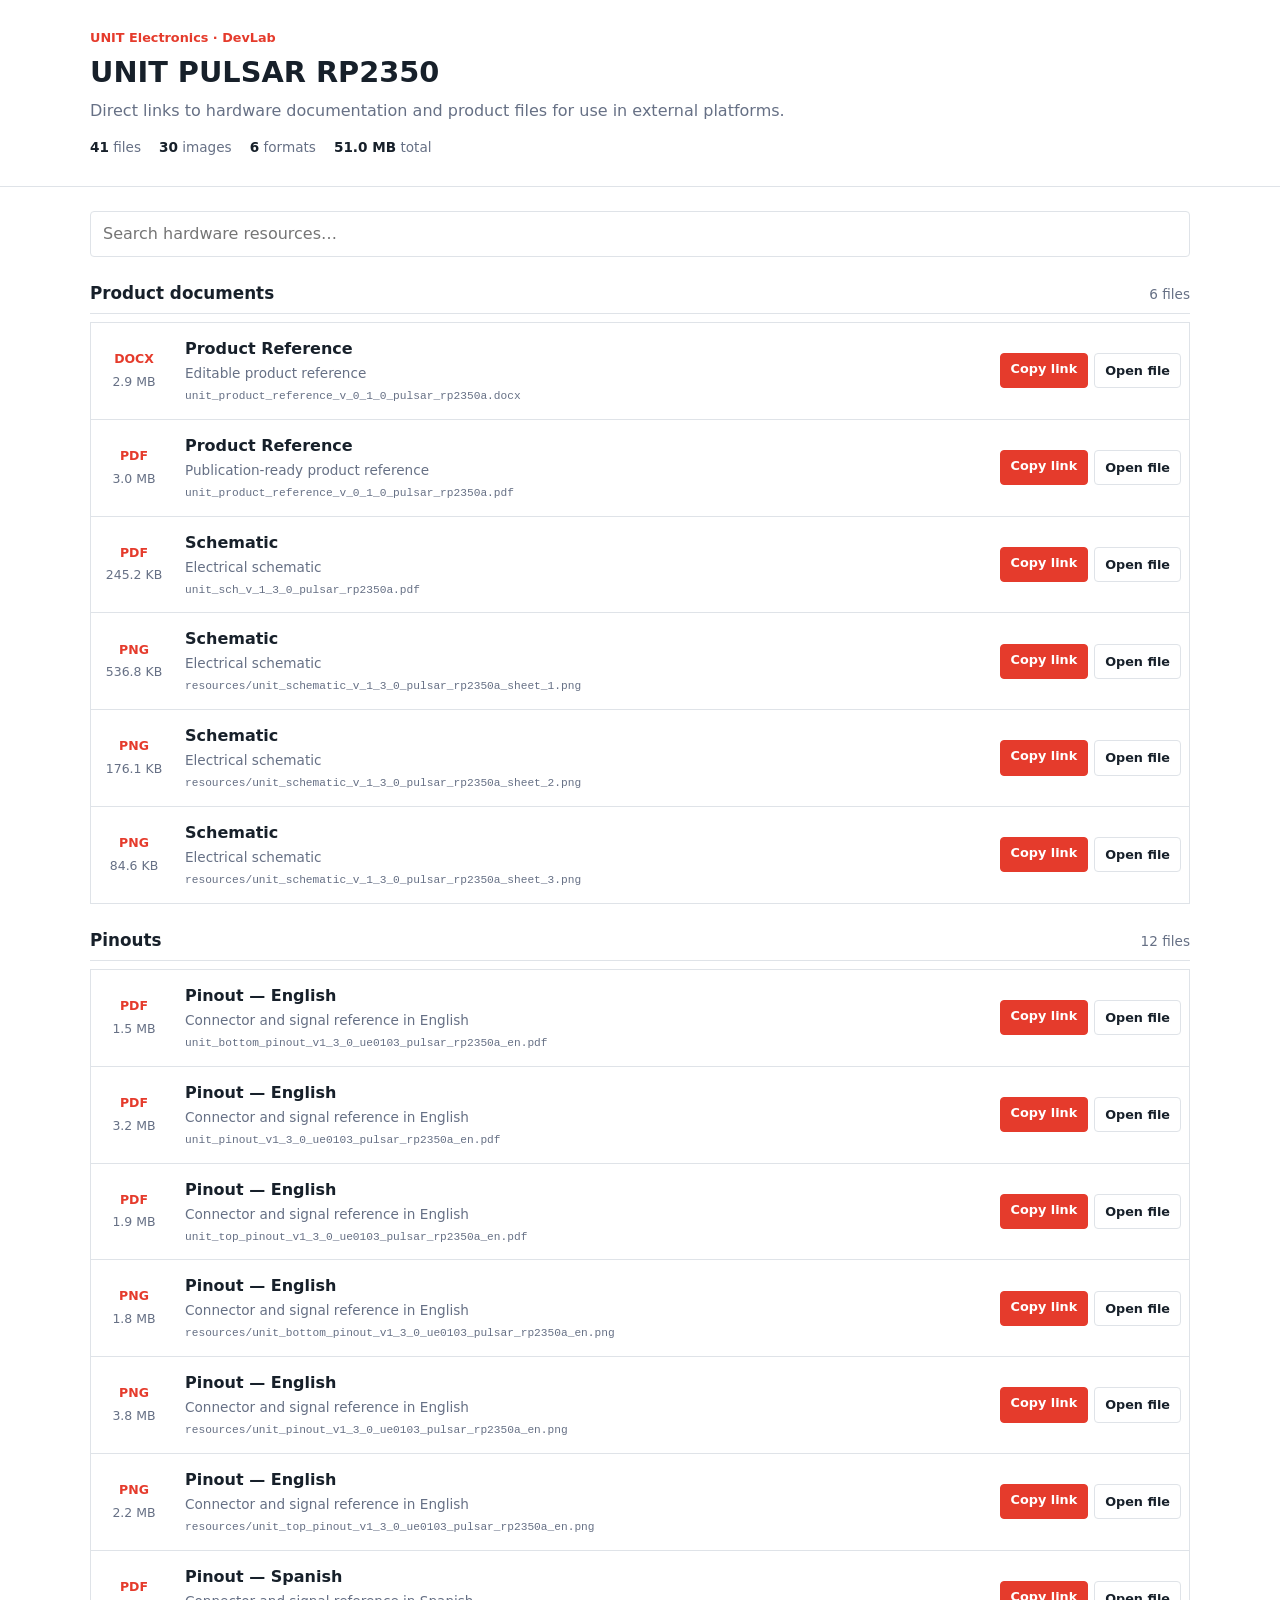
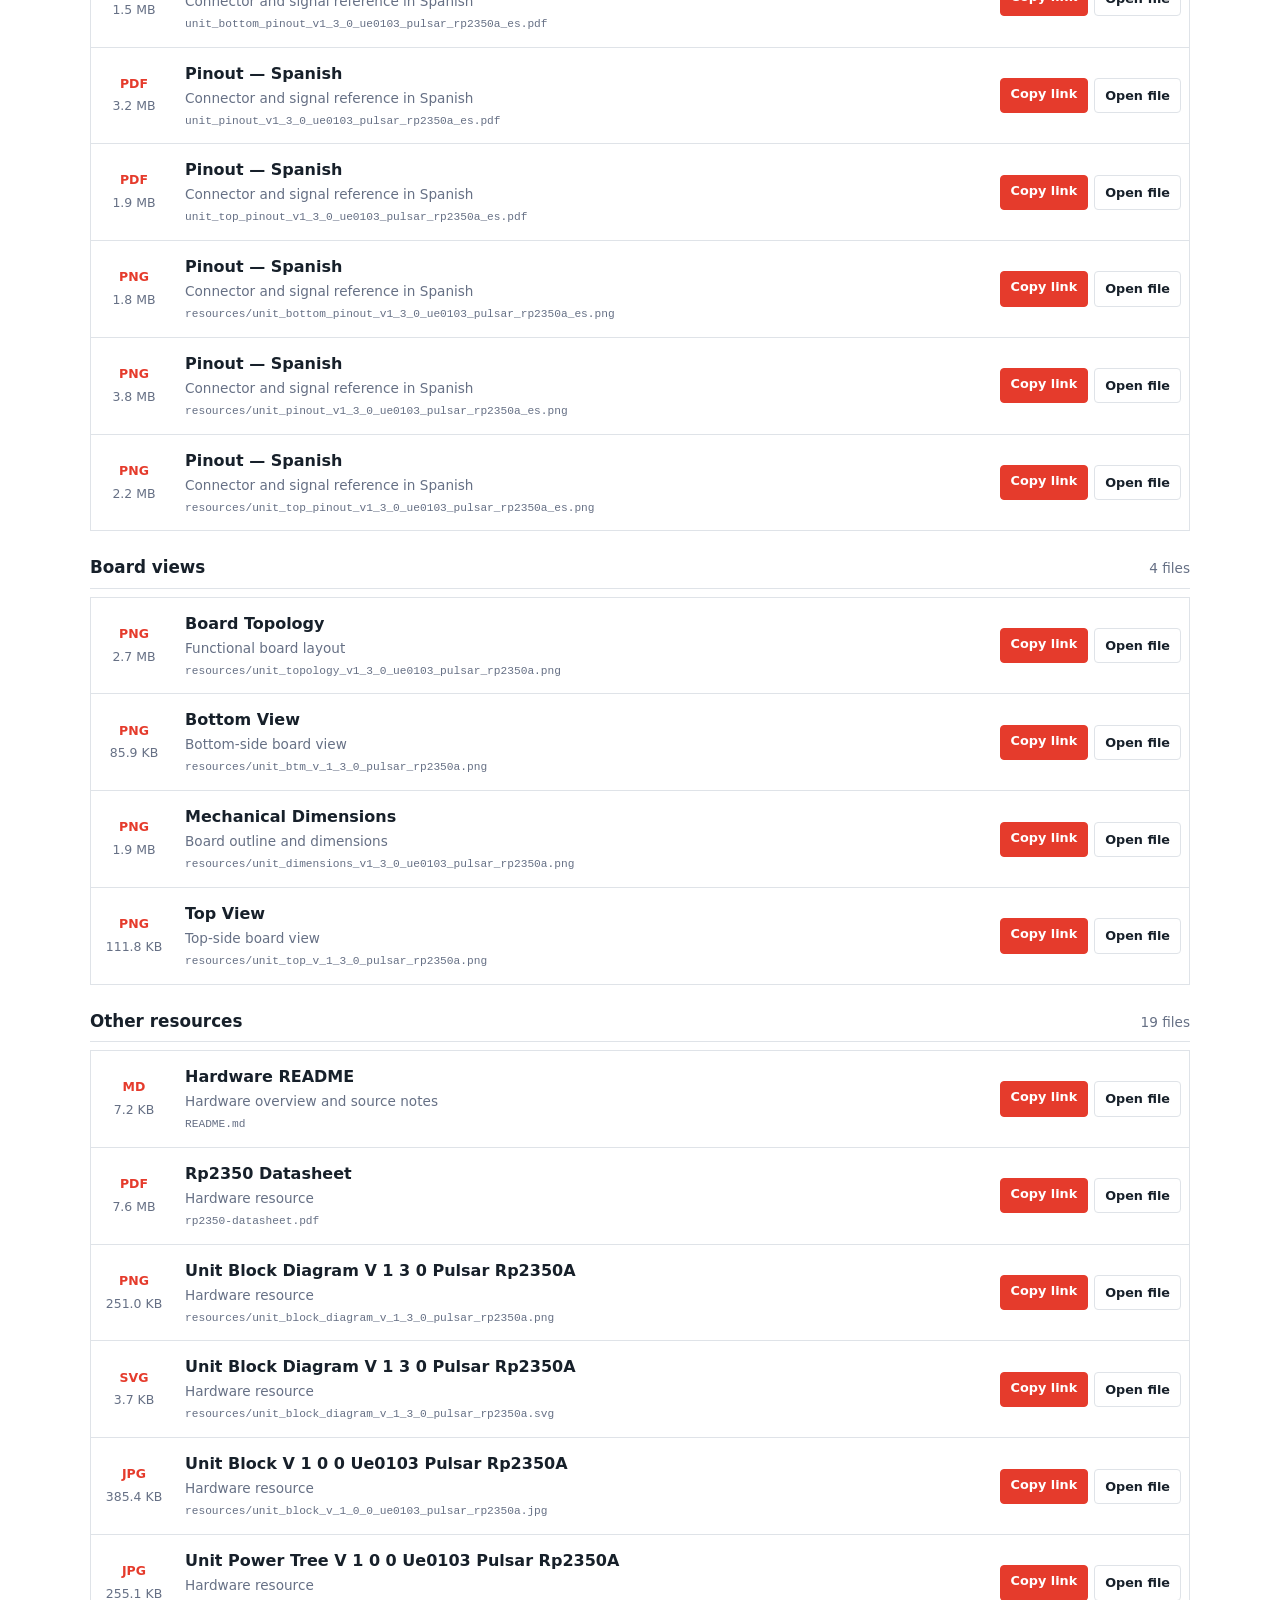
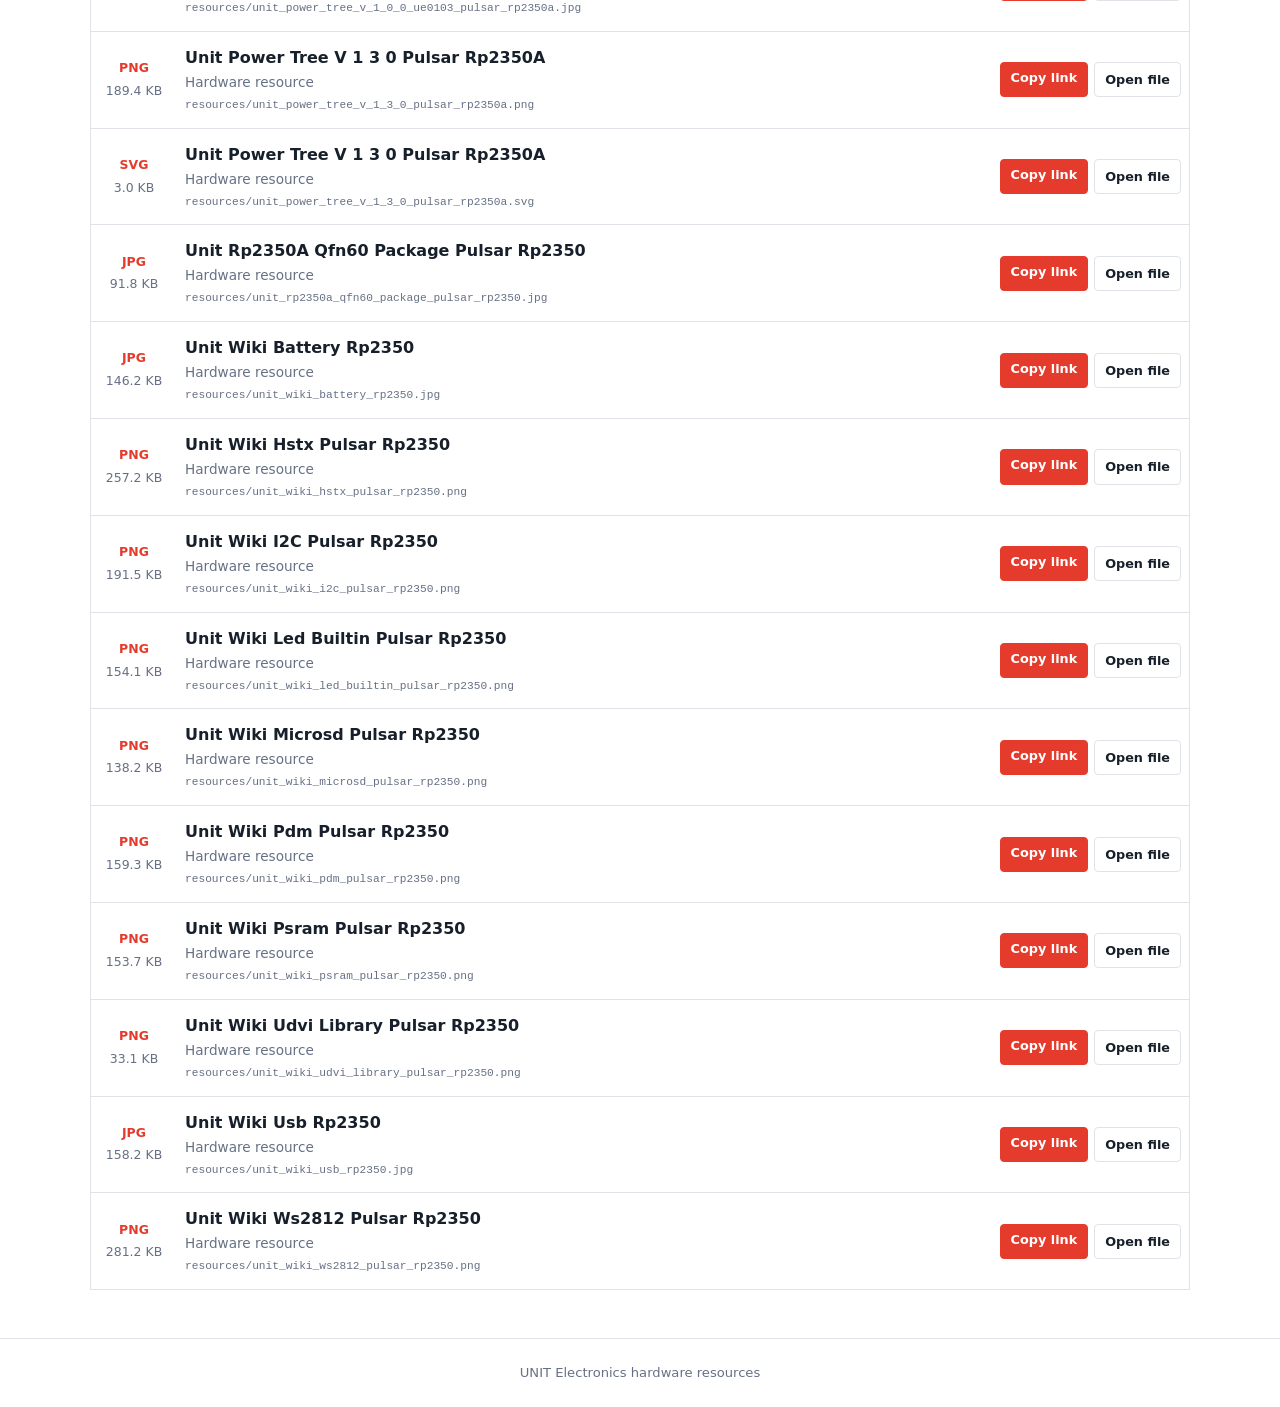
==== commit 515f911e: "Auto-update hardware documentation" ====
--- a/docs/hardware/index.html
+++ b/docs/hardware/index.html
@@ -142,7 +142,7 @@
         <span><strong>41</strong> files</span>
         <span><strong>30</strong> images</span>
         <span><strong>6</strong> formats</span>
-        <span><strong>50.9 MB</strong> total</span>
+        <span><strong>51.0 MB</strong> total</span>
       </div>
     </div>
   </header>
@@ -161,7 +161,7 @@
         <article class="resource-item" data-search="product reference unit_product_reference_v_0_1_0_pulsar_rp2350a.docx editable product reference">
           <div class="file-meta">
             <strong class="file-type">DOCX</strong>
-            <span class="file-size">2.8 MB</span>
+            <span class="file-size">2.9 MB</span>
           </div>
           <div class="resource-details">
             <h3>Product Reference</h3>
@@ -177,7 +177,7 @@
         <article class="resource-item" data-search="product reference unit_product_reference_v_0_1_0_pulsar_rp2350a.pdf publication-ready product reference">
           <div class="file-meta">
             <strong class="file-type">PDF</strong>
-            <span class="file-size">2.9 MB</span>
+            <span class="file-size">3.0 MB</span>
           </div>
           <div class="resource-details">
             <h3>Product Reference</h3>
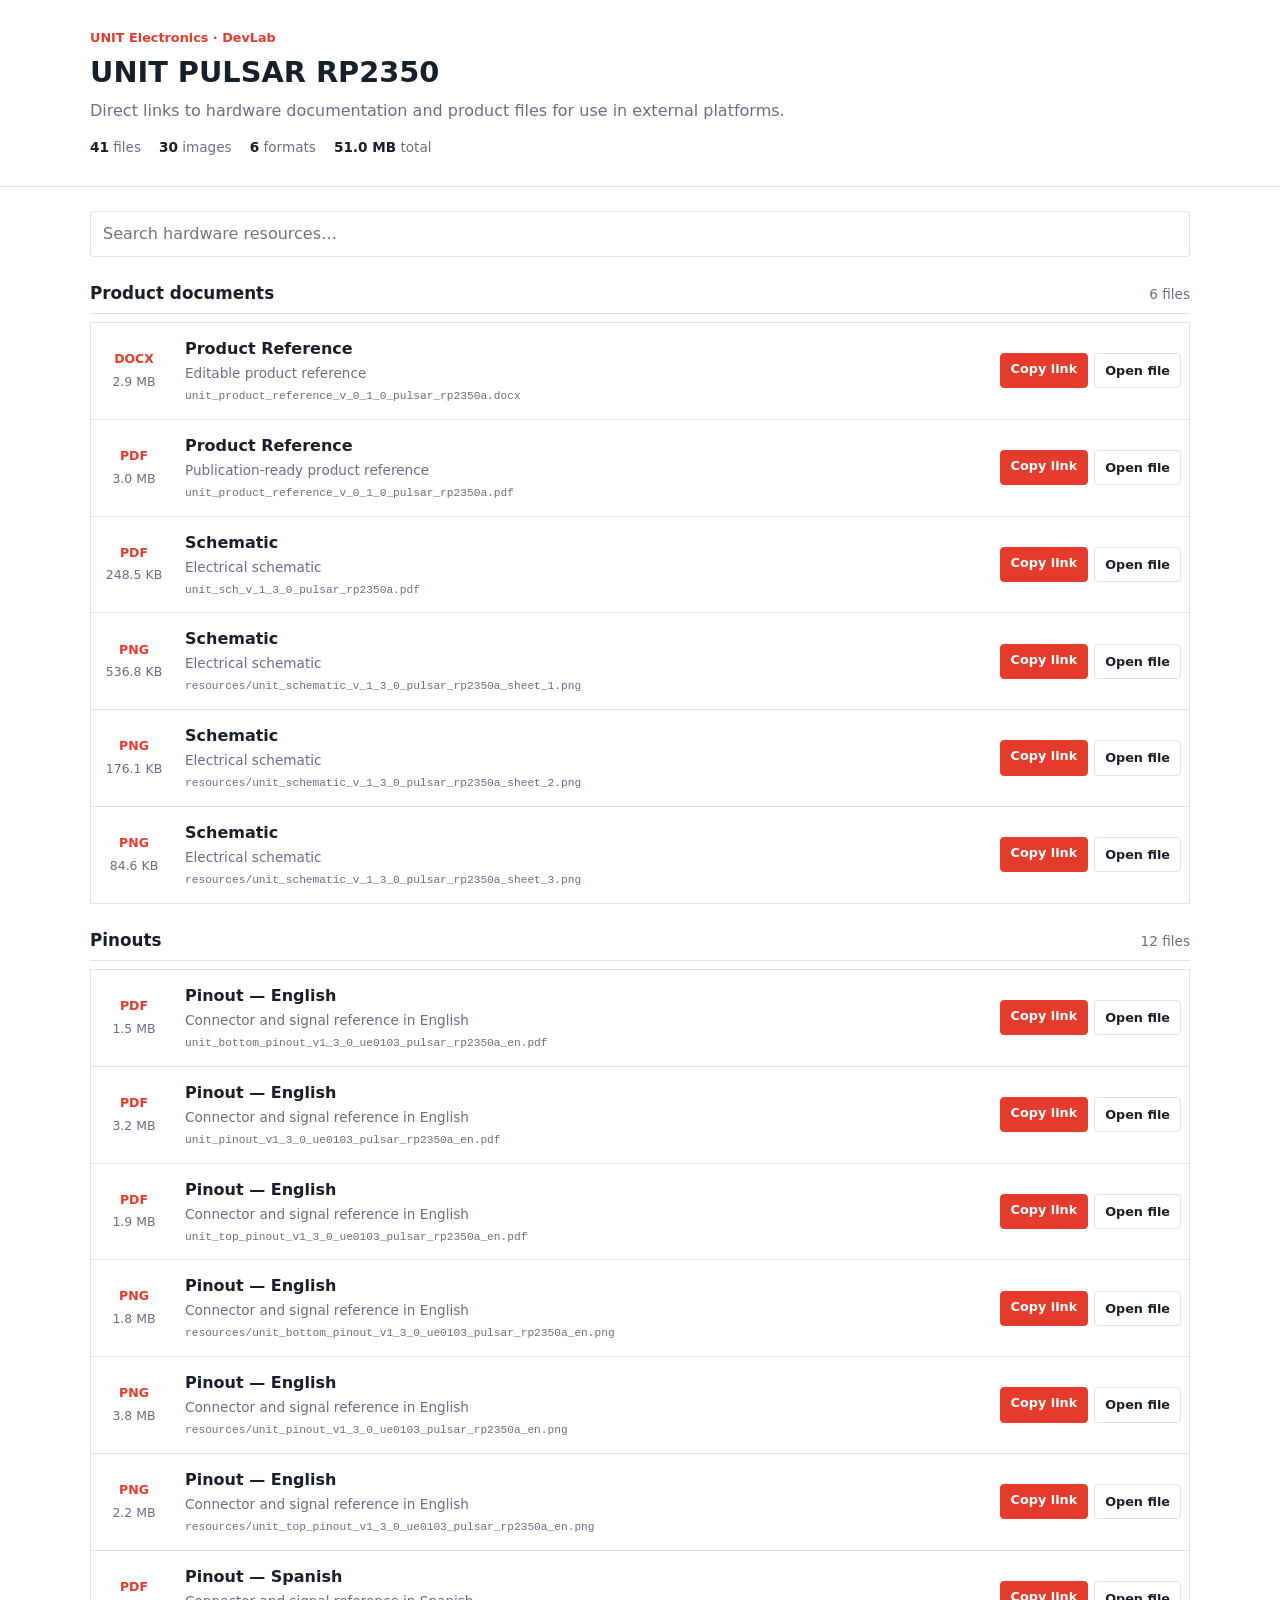
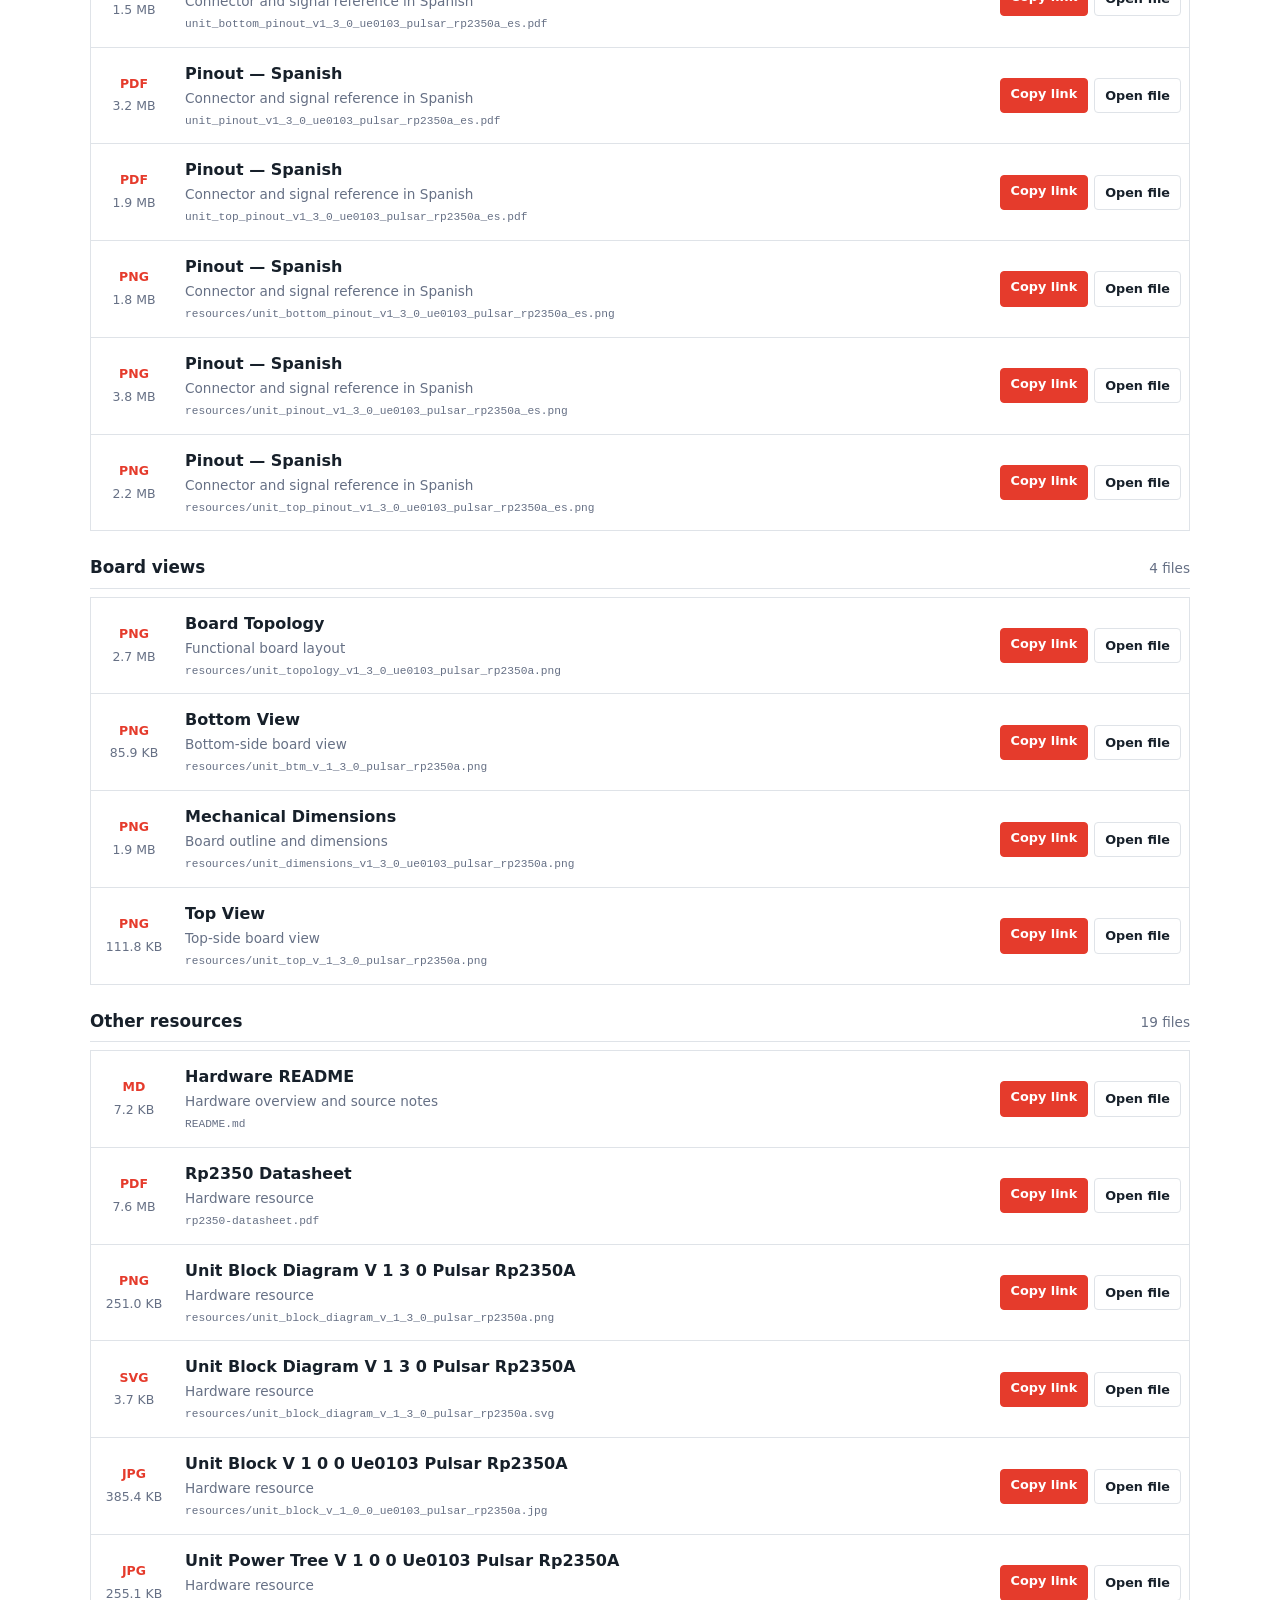
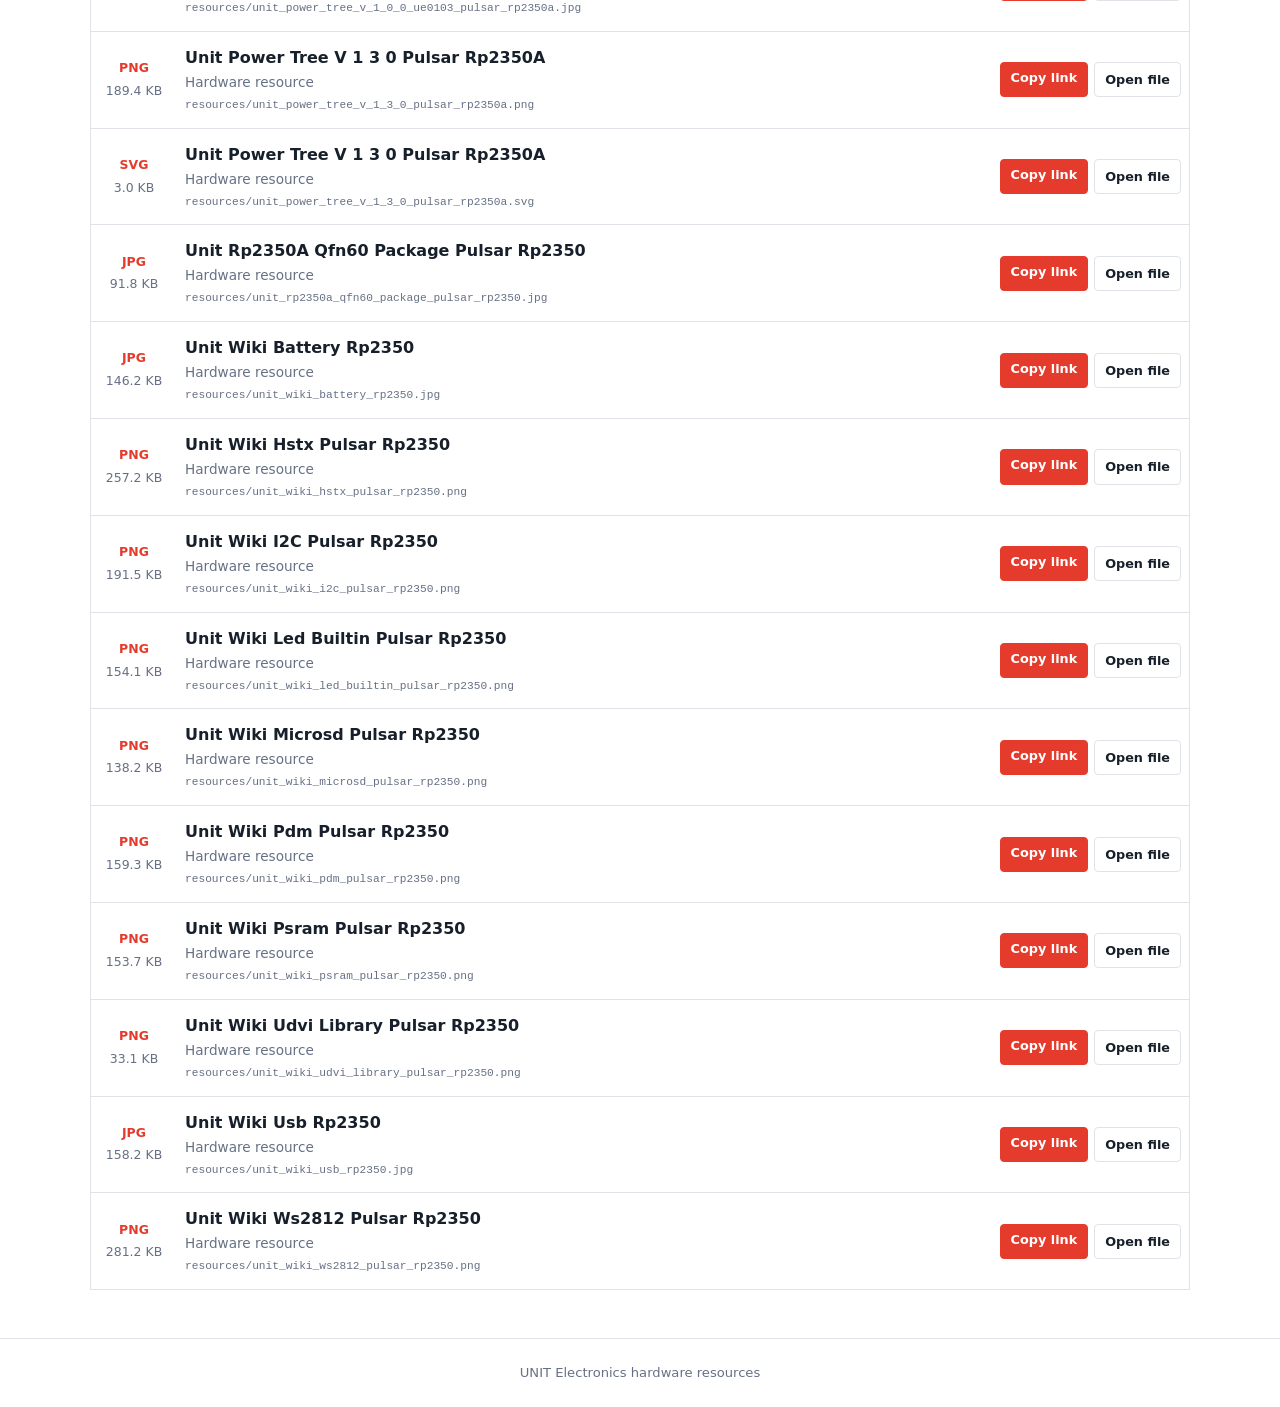
==== commit ee5143e4: "Auto-update hardware documentation" ====
--- a/docs/hardware/index.html
+++ b/docs/hardware/index.html
@@ -193,7 +193,7 @@
         <article class="resource-item" data-search="schematic unit_sch_v_1_3_0_pulsar_rp2350a.pdf electrical schematic">
           <div class="file-meta">
             <strong class="file-type">PDF</strong>
-            <span class="file-size">245.2 KB</span>
+            <span class="file-size">248.5 KB</span>
           </div>
           <div class="resource-details">
             <h3>Schematic</h3>
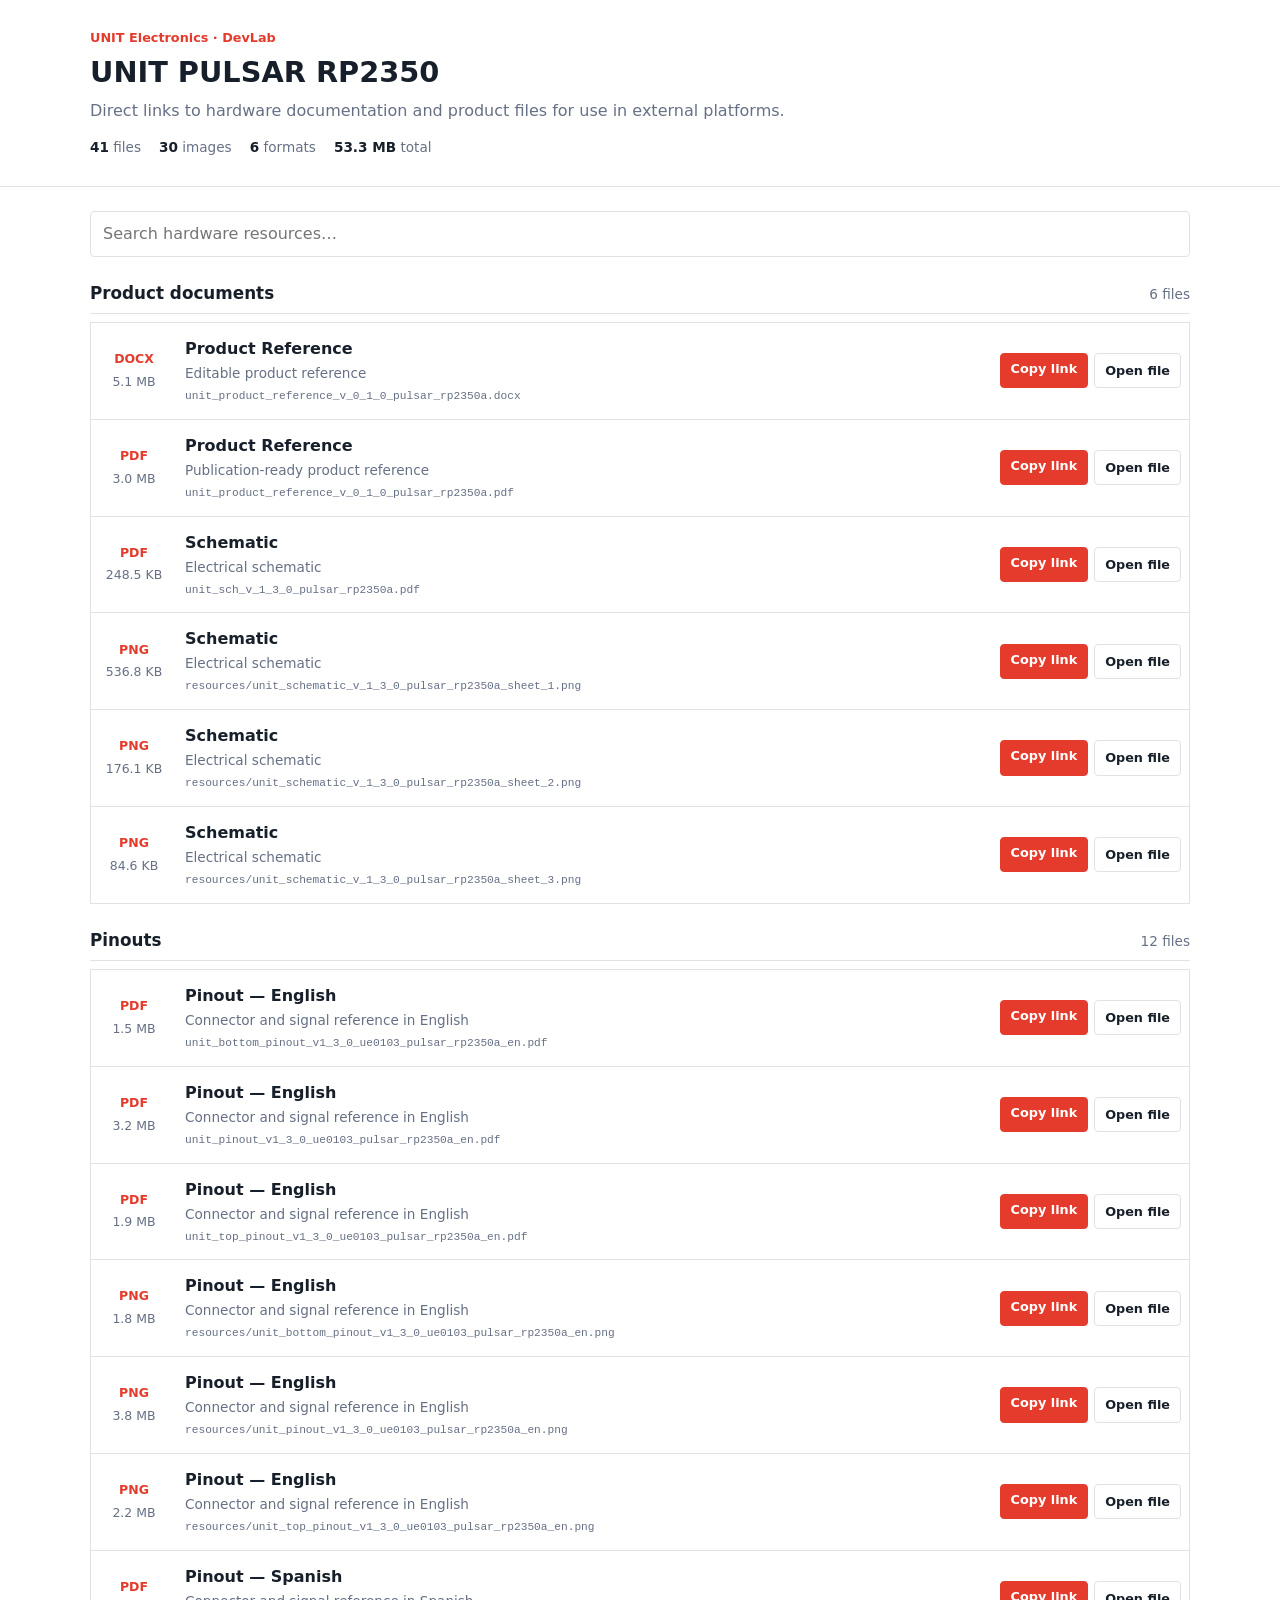
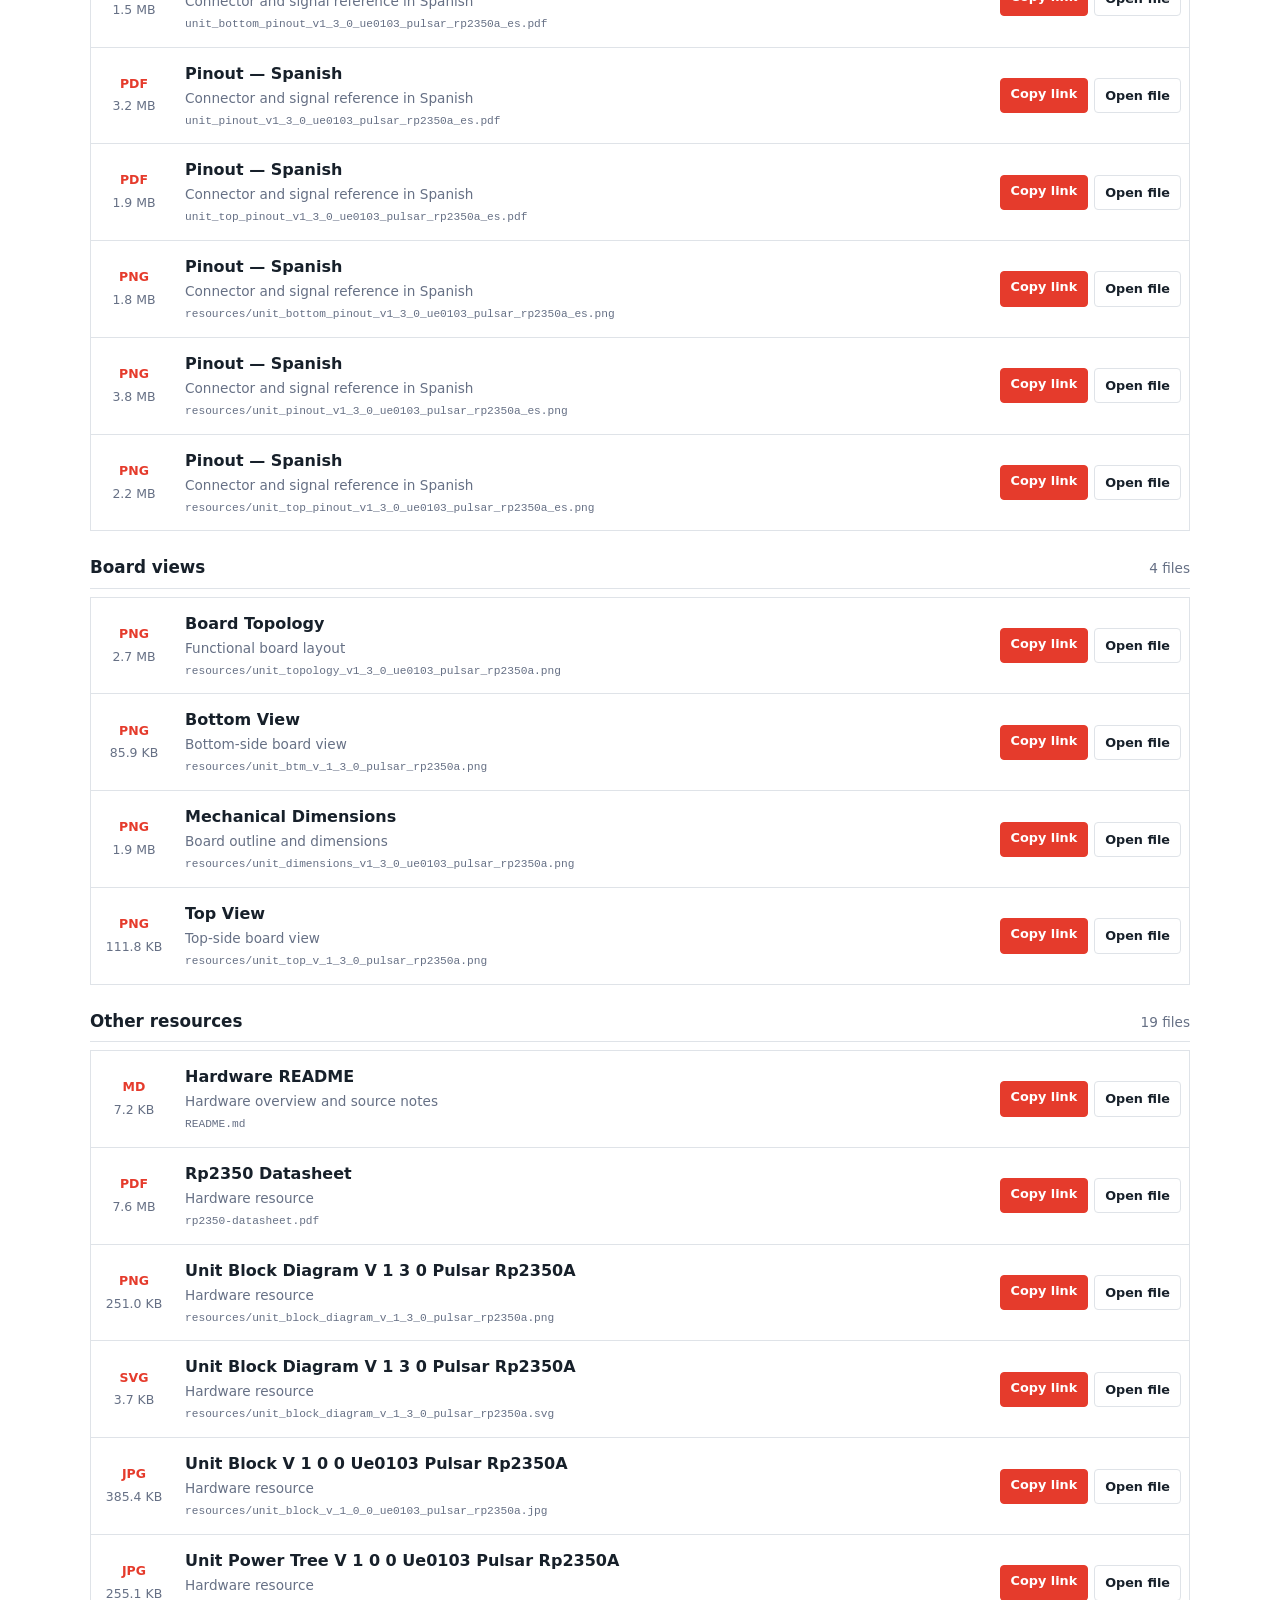
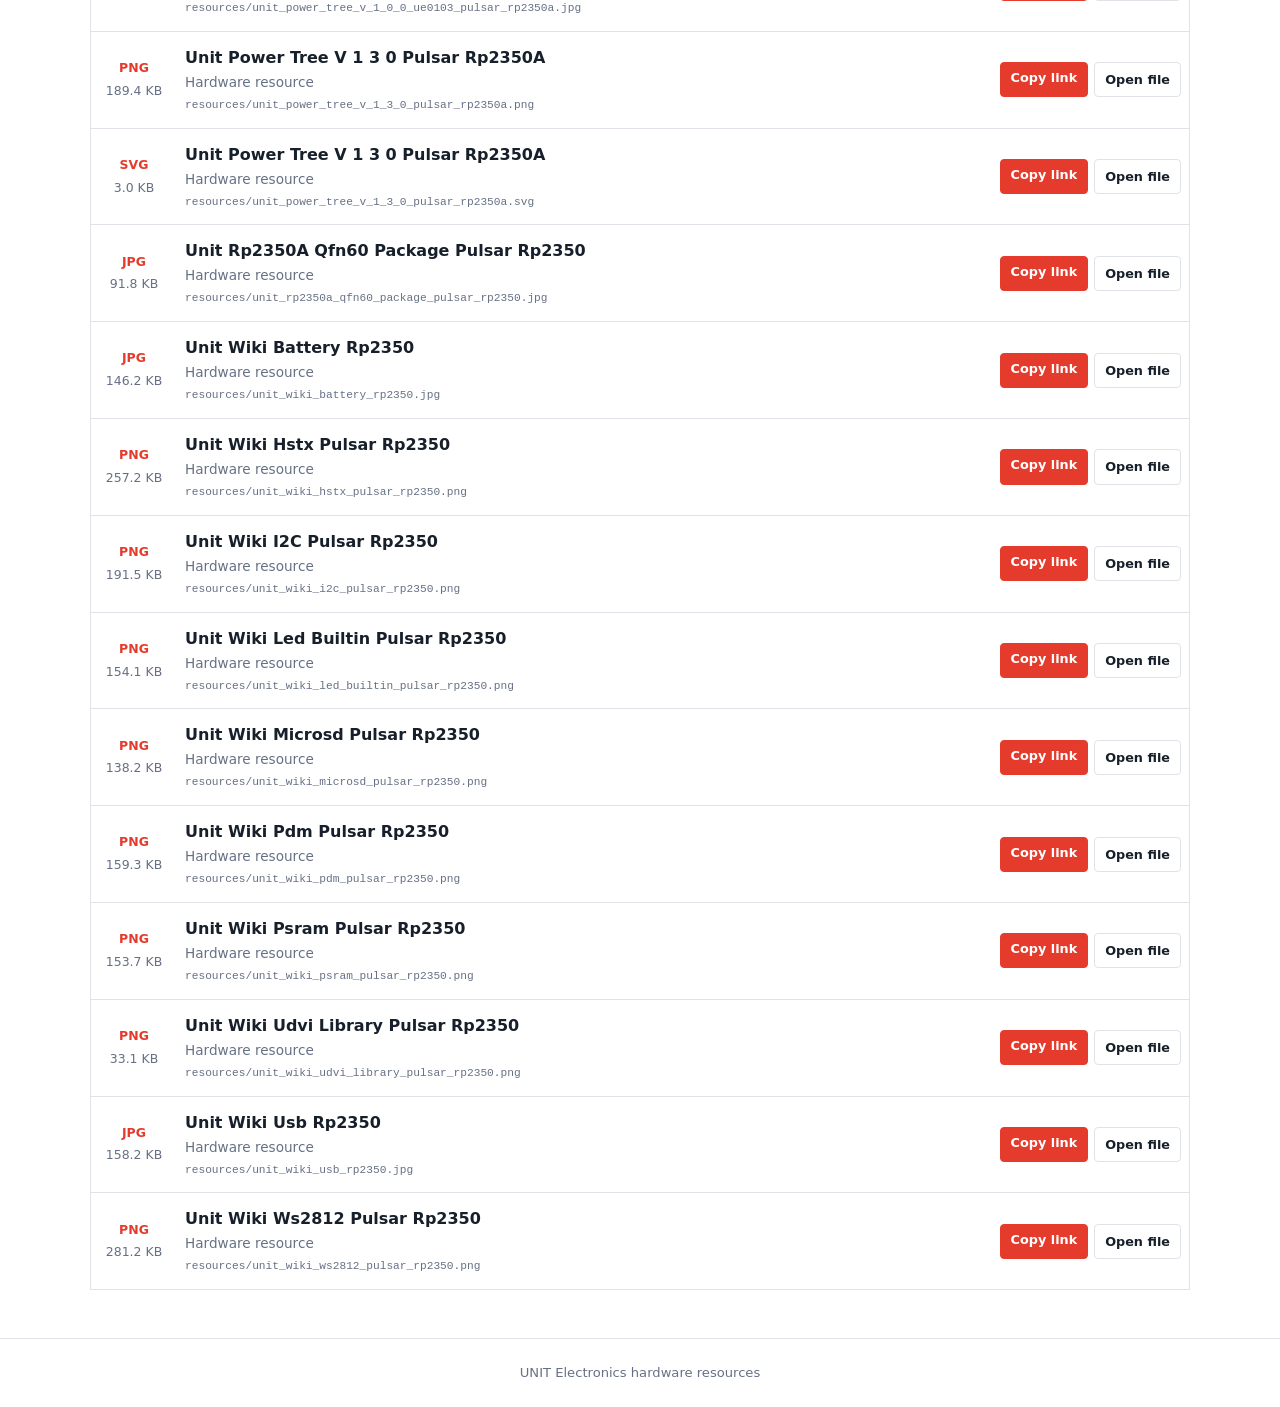
==== commit a3cb8f0c: "Auto-update hardware documentation" ====
--- a/docs/hardware/index.html
+++ b/docs/hardware/index.html
@@ -142,7 +142,7 @@
         <span><strong>41</strong> files</span>
         <span><strong>30</strong> images</span>
         <span><strong>6</strong> formats</span>
-        <span><strong>51.0 MB</strong> total</span>
+        <span><strong>53.3 MB</strong> total</span>
       </div>
     </div>
   </header>
@@ -161,7 +161,7 @@
         <article class="resource-item" data-search="product reference unit_product_reference_v_0_1_0_pulsar_rp2350a.docx editable product reference">
           <div class="file-meta">
             <strong class="file-type">DOCX</strong>
-            <span class="file-size">2.9 MB</span>
+            <span class="file-size">5.1 MB</span>
           </div>
           <div class="resource-details">
             <h3>Product Reference</h3>
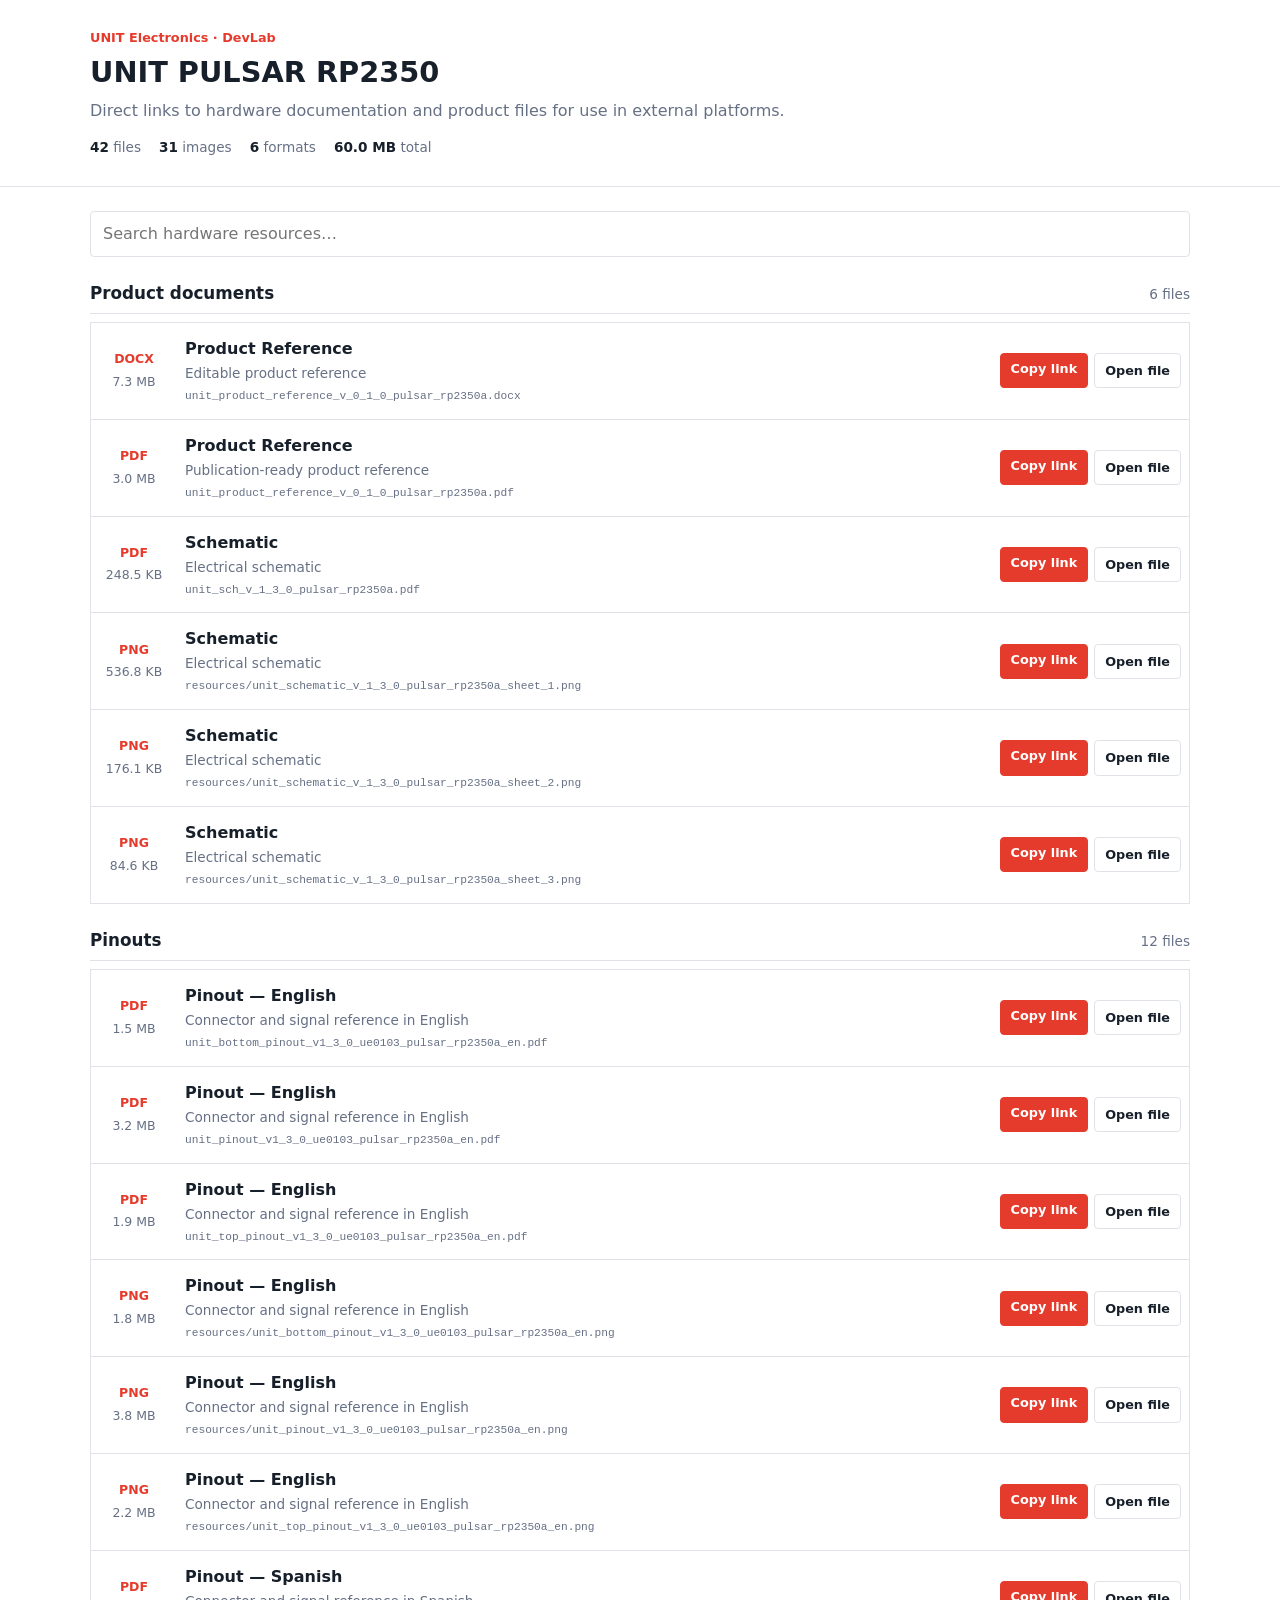
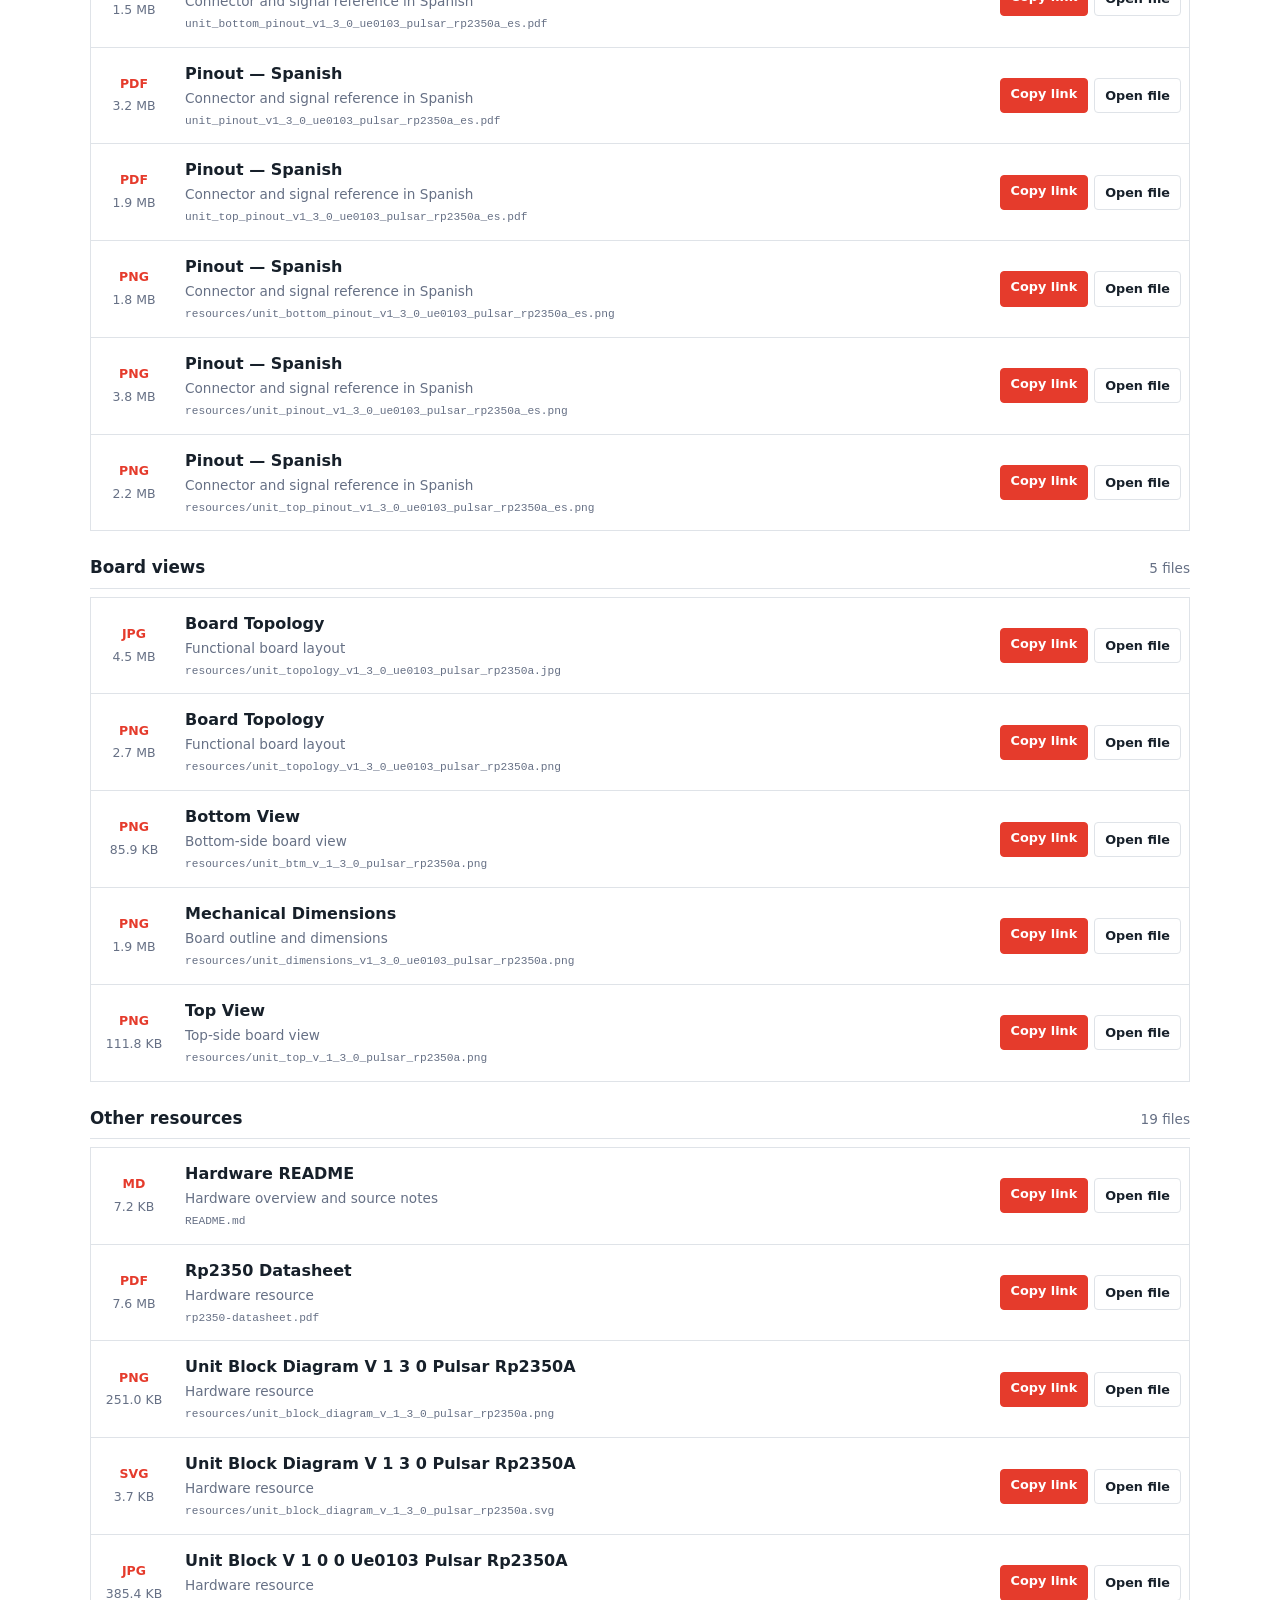
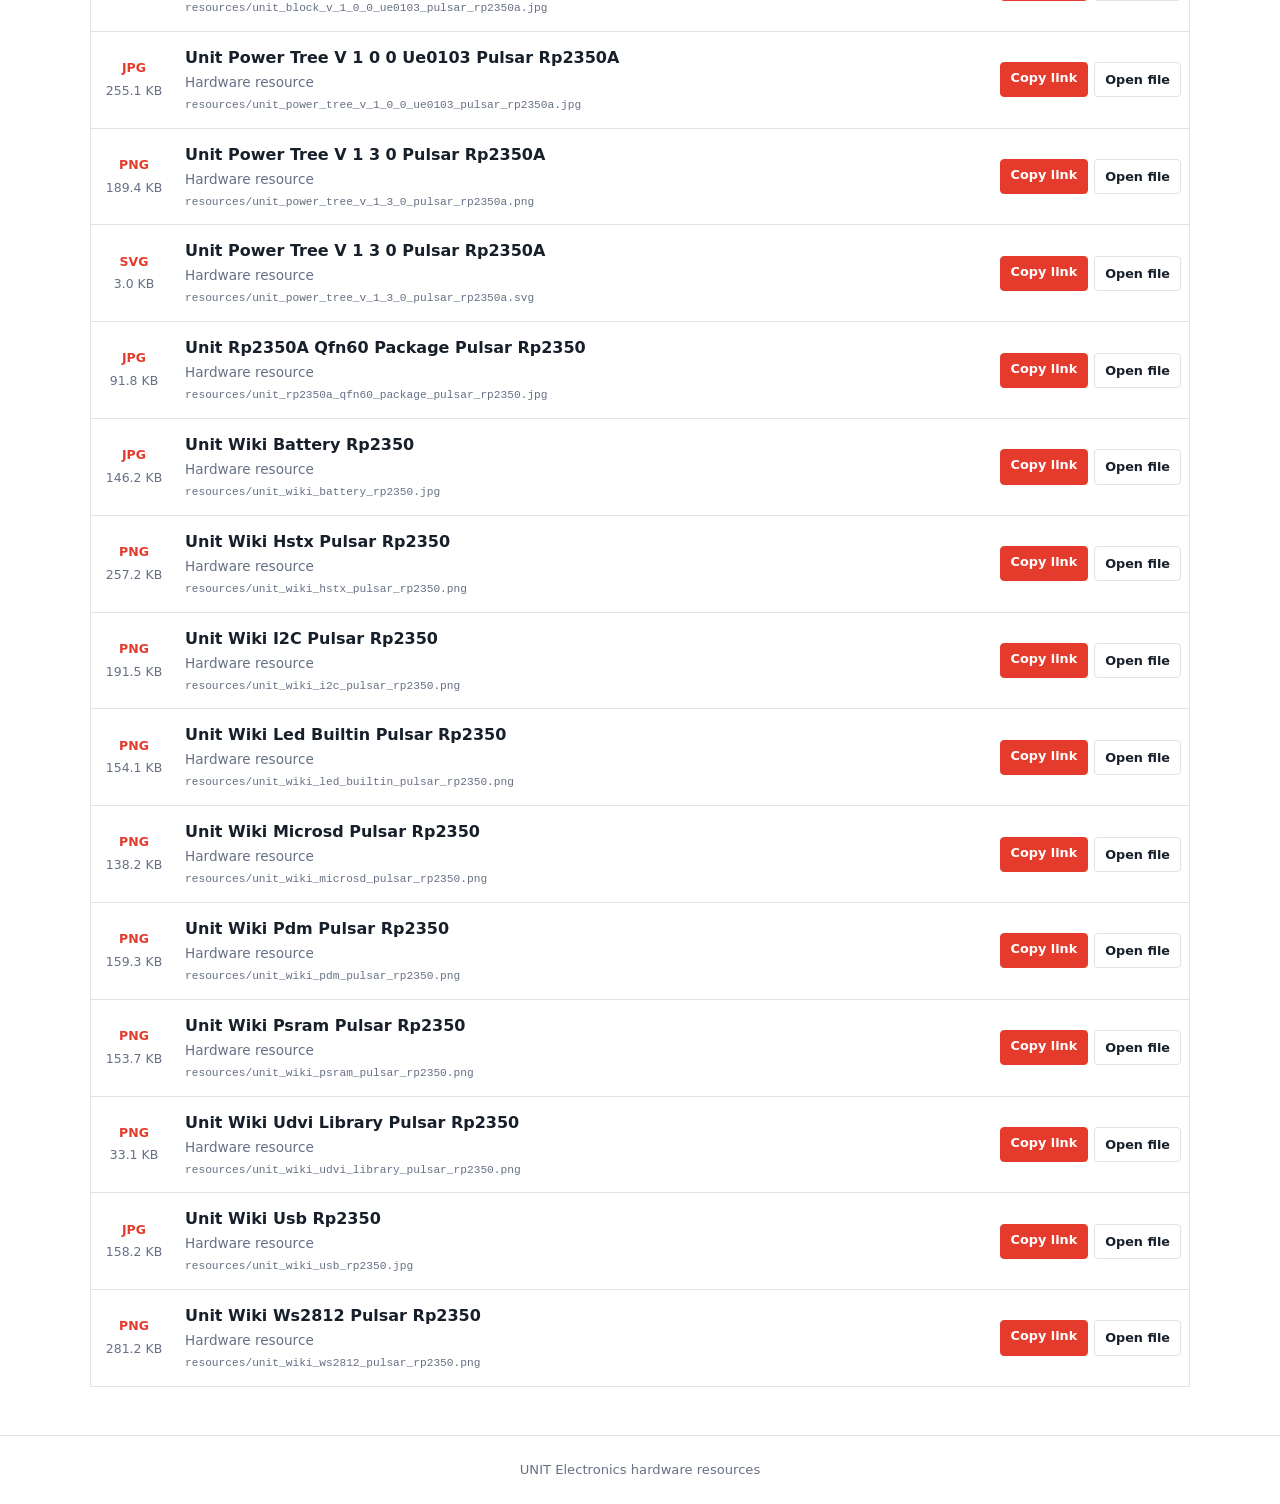
==== commit acec30cc: "Auto-update hardware documentation" ====
--- a/docs/hardware/index.html
+++ b/docs/hardware/index.html
@@ -139,10 +139,10 @@
       <h1>UNIT PULSAR RP2350</h1>
       <p class="subtitle">Direct links to hardware documentation and product files for use in external platforms.</p>
       <div class="summary" aria-label="Resource summary">
-        <span><strong>41</strong> files</span>
-        <span><strong>30</strong> images</span>
+        <span><strong>42</strong> files</span>
+        <span><strong>31</strong> images</span>
         <span><strong>6</strong> formats</span>
-        <span><strong>53.3 MB</strong> total</span>
+        <span><strong>60.0 MB</strong> total</span>
       </div>
     </div>
   </header>
@@ -161,7 +161,7 @@
         <article class="resource-item" data-search="product reference unit_product_reference_v_0_1_0_pulsar_rp2350a.docx editable product reference">
           <div class="file-meta">
             <strong class="file-type">DOCX</strong>
-            <span class="file-size">5.1 MB</span>
+            <span class="file-size">7.3 MB</span>
           </div>
           <div class="resource-details">
             <h3>Product Reference</h3>
@@ -457,9 +457,25 @@
       <section class="resource-section">
         <div class="section-heading">
           <h2>Board views</h2>
-          <span>4 files</span>
+          <span>5 files</span>
         </div>
         <div class="resource-list">
+        <article class="resource-item" data-search="board topology resources/unit_topology_v1_3_0_ue0103_pulsar_rp2350a.jpg functional board layout">
+          <div class="file-meta">
+            <strong class="file-type">JPG</strong>
+            <span class="file-size">4.5 MB</span>
+          </div>
+          <div class="resource-details">
+            <h3>Board Topology</h3>
+            <p>Functional board layout</p>
+            <code title="resources/unit_topology_v1_3_0_ue0103_pulsar_rp2350a.jpg">resources/unit_topology_v1_3_0_ue0103_pulsar_rp2350a.jpg</code>
+          </div>
+          <div class="actions">
+            <button class="button primary copy-link" type="button" data-url="resources/unit_topology_v1_3_0_ue0103_pulsar_rp2350a.jpg">Copy link</button>
+            <a class="button" href="resources/unit_topology_v1_3_0_ue0103_pulsar_rp2350a.jpg" target="_blank" rel="noopener">Open file</a>
+          </div>
+        </article>
+
         <article class="resource-item" data-search="board topology resources/unit_topology_v1_3_0_ue0103_pulsar_rp2350a.png functional board layout">
           <div class="file-meta">
             <strong class="file-type">PNG</strong>
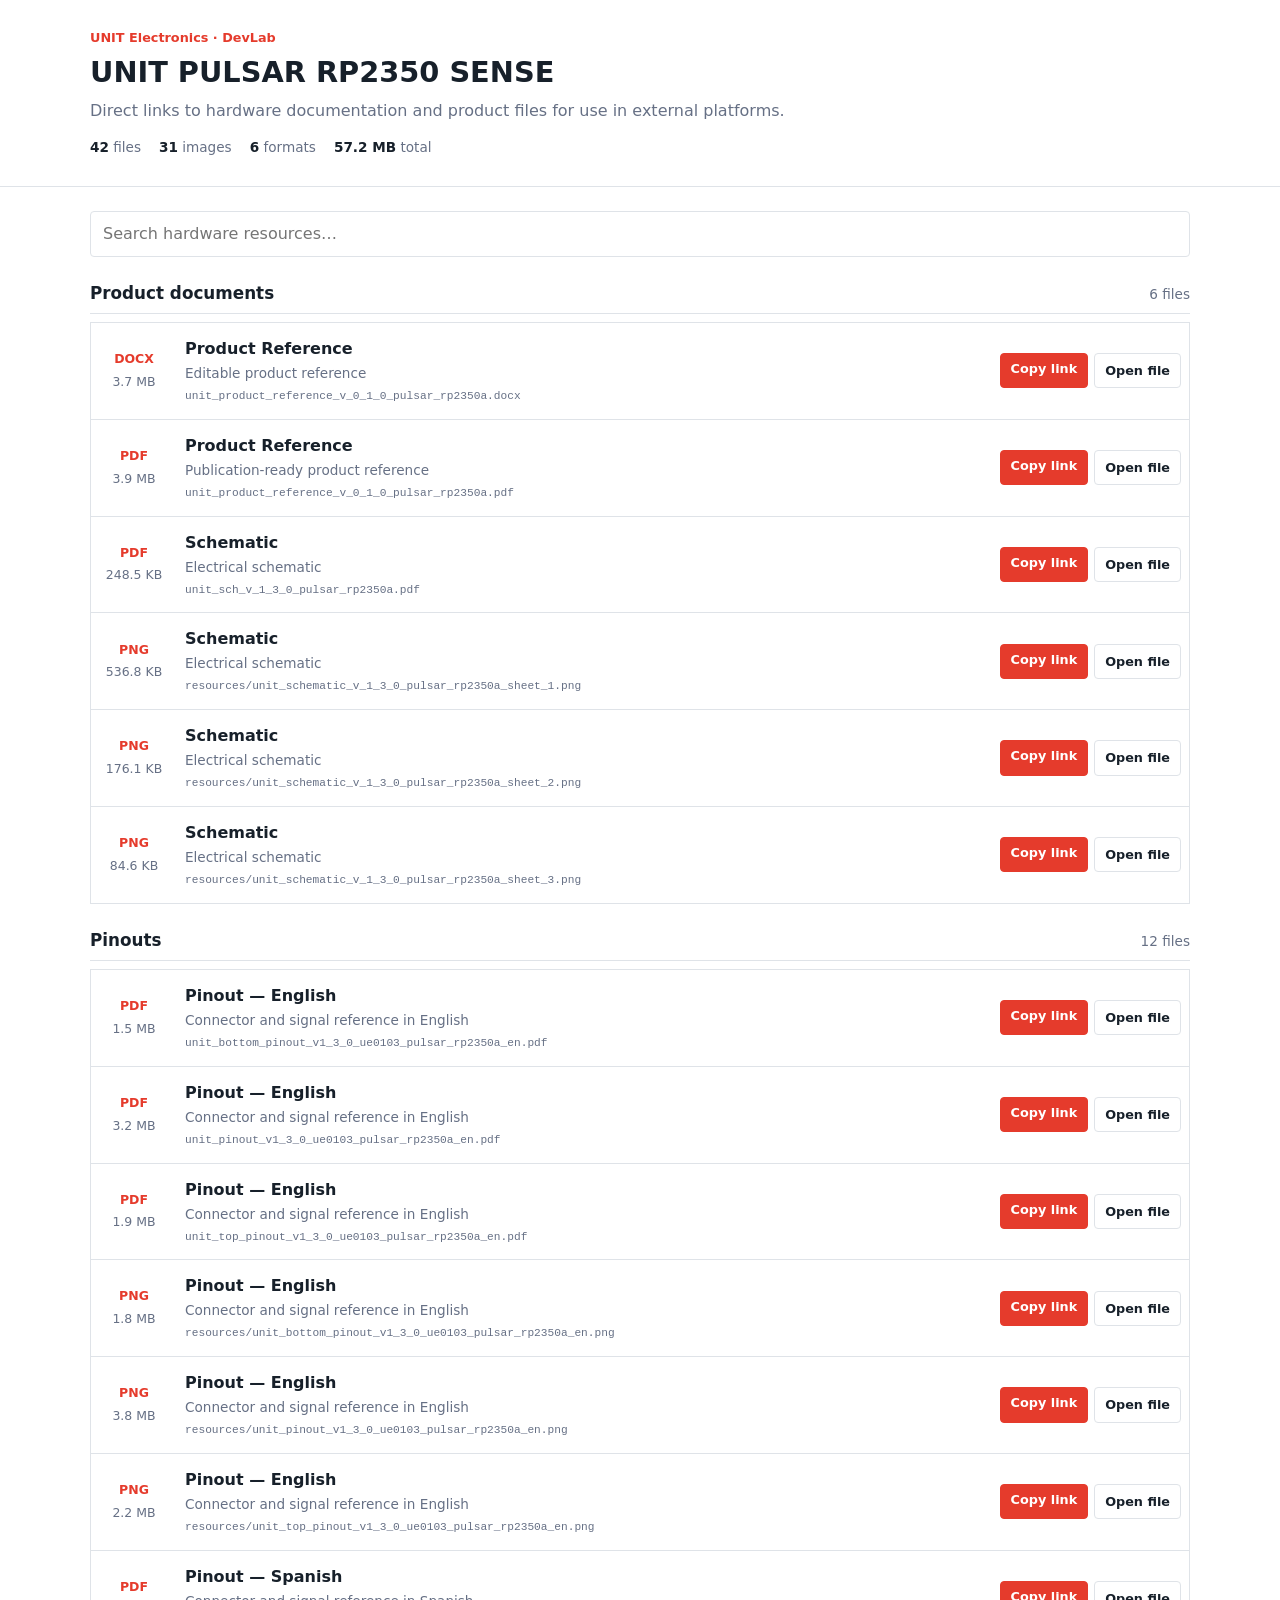
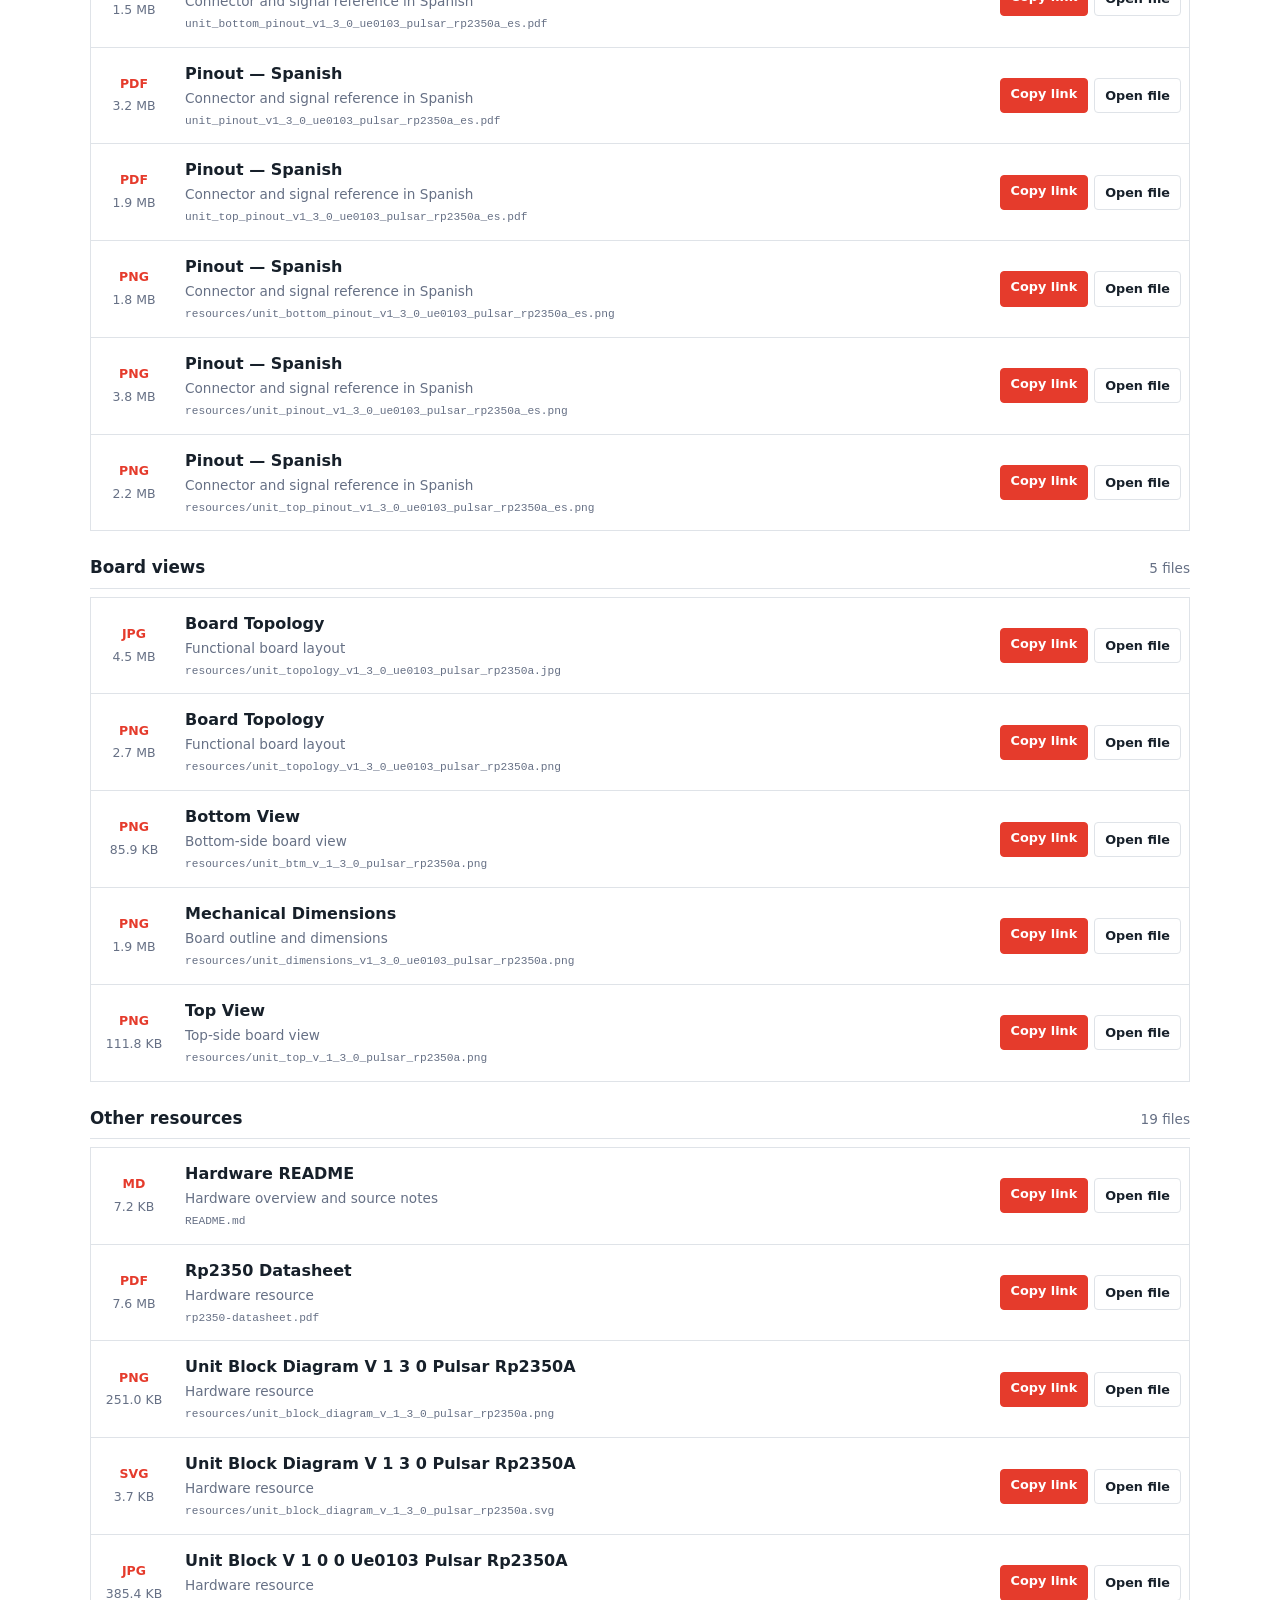
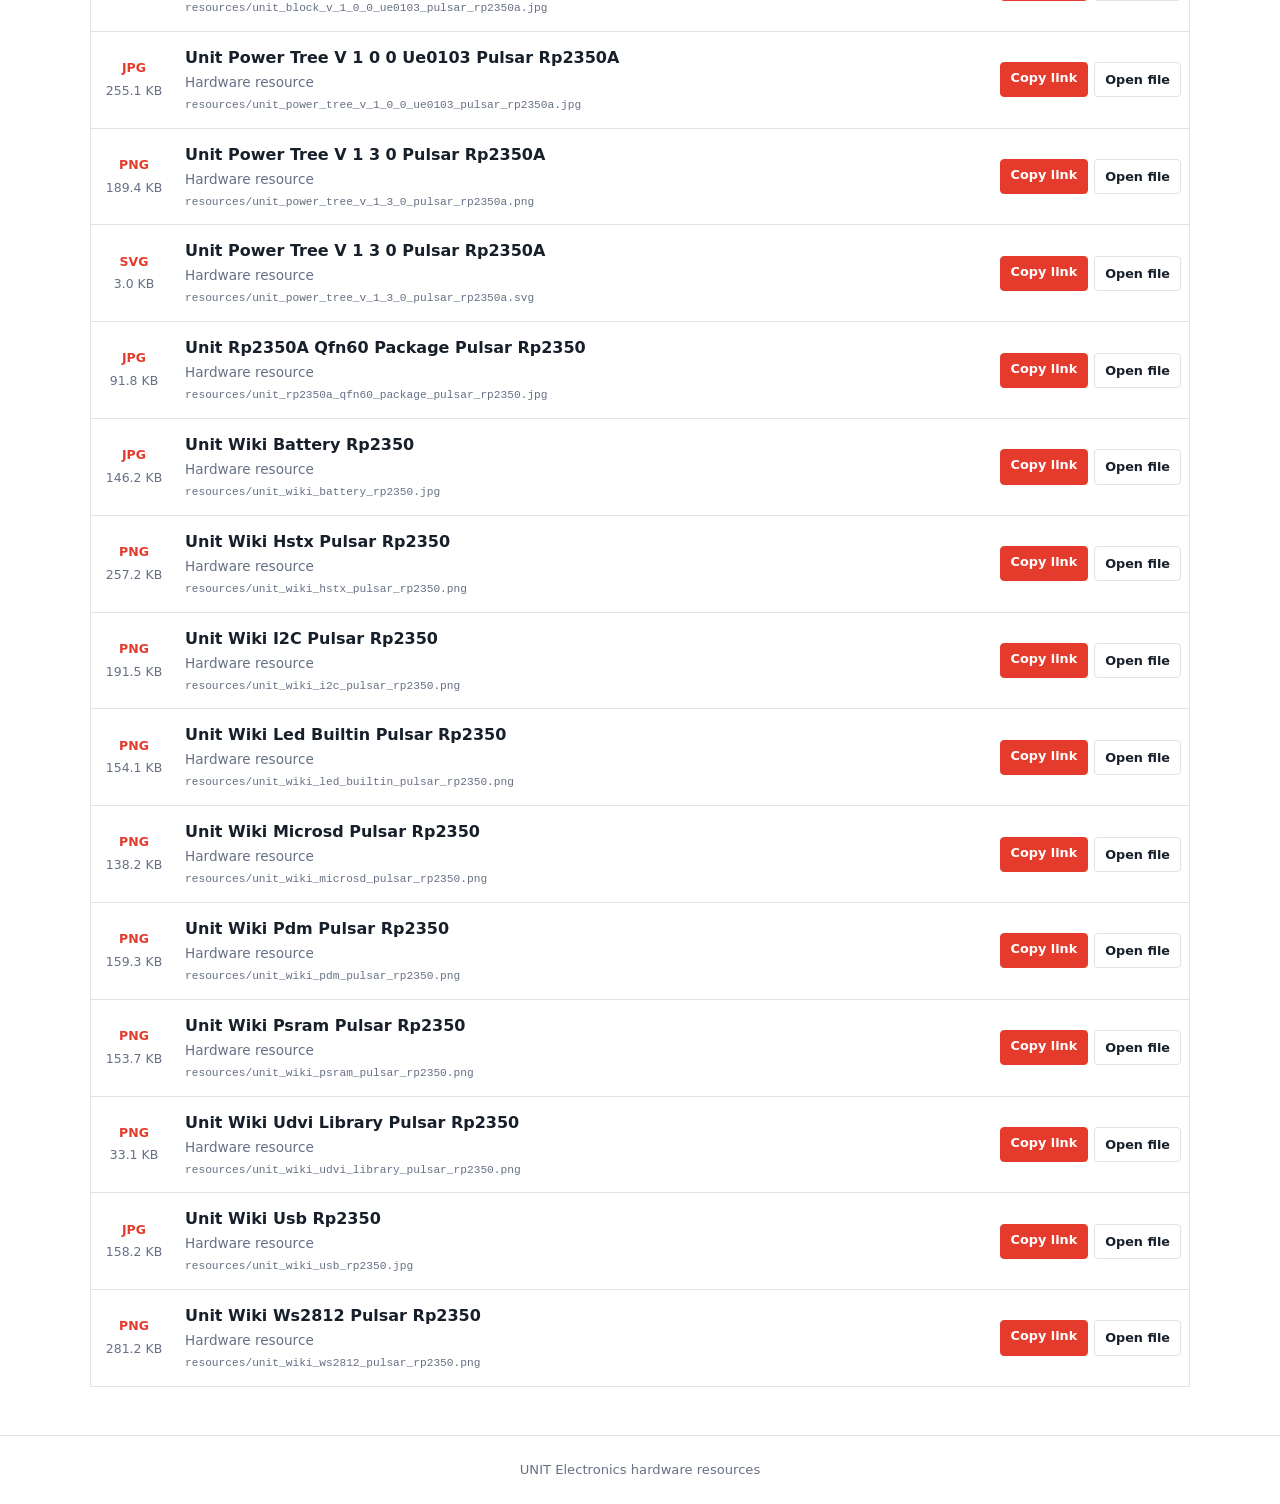
==== commit 281d6b8a: "Auto-update hardware documentation" ====
--- a/docs/hardware/index.html
+++ b/docs/hardware/index.html
@@ -3,8 +3,8 @@
 <head>
   <meta charset="UTF-8">
   <meta name="viewport" content="width=device-width, initial-scale=1.0">
-  <meta name="description" content="UNIT PULSAR RP2350 hardware documentation and downloads">
-  <title>UNIT PULSAR RP2350 | Hardware Resources</title>
+  <meta name="description" content="UNIT PULSAR RP2350 SENSE hardware documentation and downloads">
+  <title>UNIT PULSAR RP2350 SENSE | Hardware Resources</title>
   <style>
     :root {
       --ink: #17202a;
@@ -136,13 +136,13 @@
   <header class="site-header">
     <div class="header-content">
       <p class="eyebrow">UNIT Electronics · DevLab</p>
-      <h1>UNIT PULSAR RP2350</h1>
+      <h1>UNIT PULSAR RP2350 SENSE</h1>
       <p class="subtitle">Direct links to hardware documentation and product files for use in external platforms.</p>
       <div class="summary" aria-label="Resource summary">
         <span><strong>42</strong> files</span>
         <span><strong>31</strong> images</span>
         <span><strong>6</strong> formats</span>
-        <span><strong>60.0 MB</strong> total</span>
+        <span><strong>57.2 MB</strong> total</span>
       </div>
     </div>
   </header>
@@ -161,7 +161,7 @@
         <article class="resource-item" data-search="product reference unit_product_reference_v_0_1_0_pulsar_rp2350a.docx editable product reference">
           <div class="file-meta">
             <strong class="file-type">DOCX</strong>
-            <span class="file-size">7.3 MB</span>
+            <span class="file-size">3.7 MB</span>
           </div>
           <div class="resource-details">
             <h3>Product Reference</h3>
@@ -177,7 +177,7 @@
         <article class="resource-item" data-search="product reference unit_product_reference_v_0_1_0_pulsar_rp2350a.pdf publication-ready product reference">
           <div class="file-meta">
             <strong class="file-type">PDF</strong>
-            <span class="file-size">3.0 MB</span>
+            <span class="file-size">3.9 MB</span>
           </div>
           <div class="resource-details">
             <h3>Product Reference</h3>
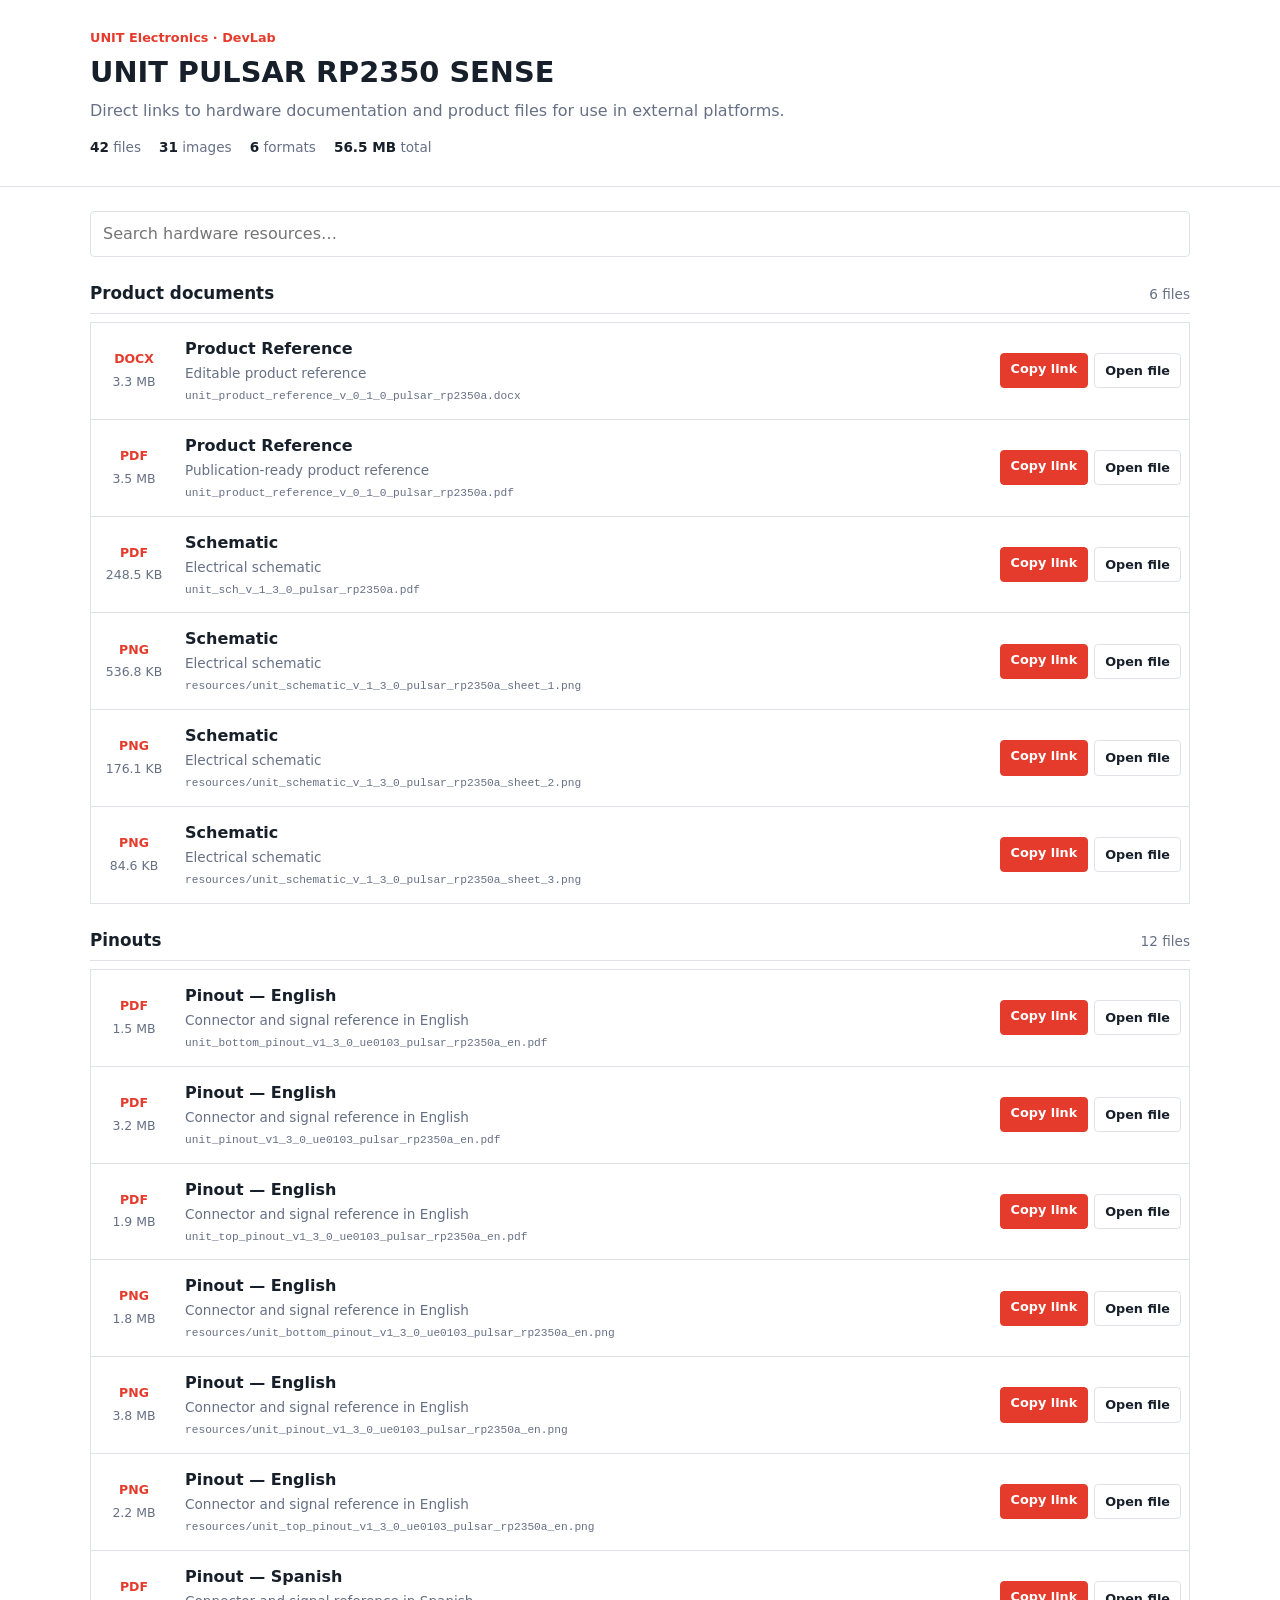
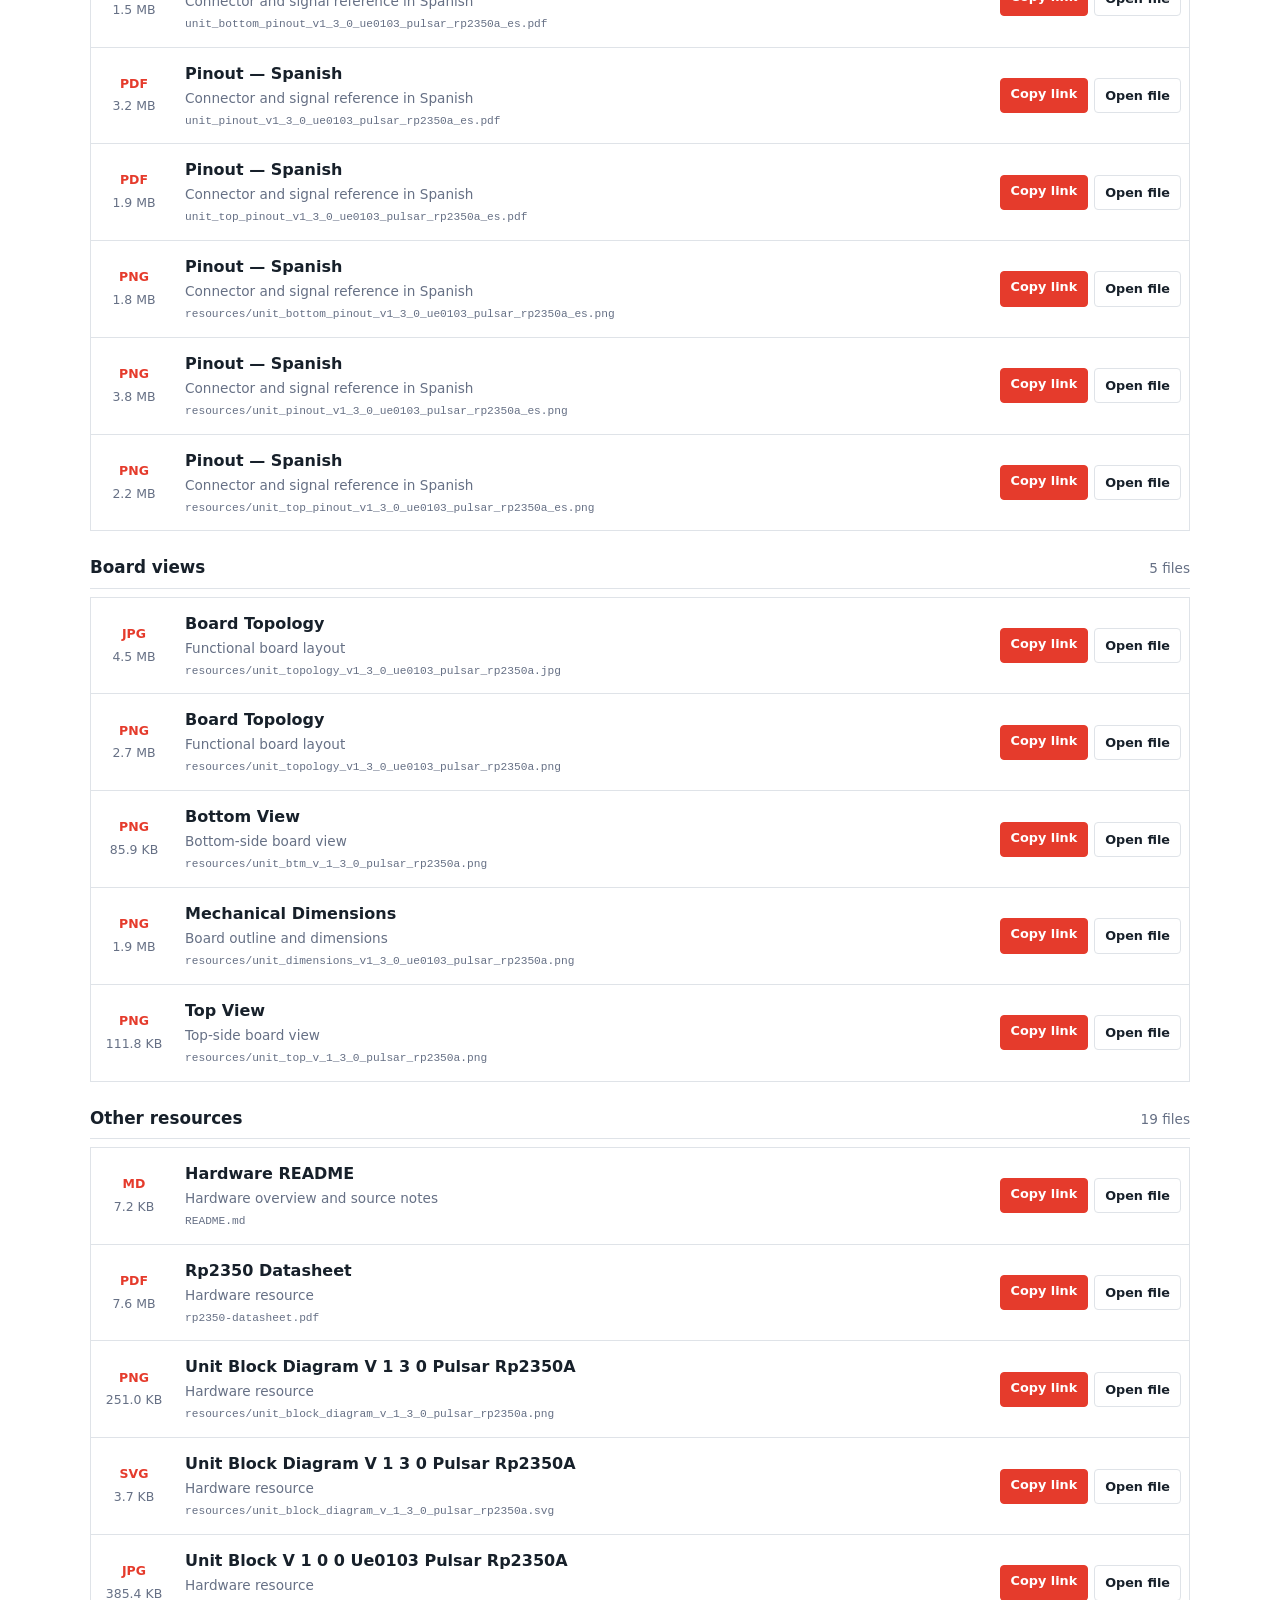
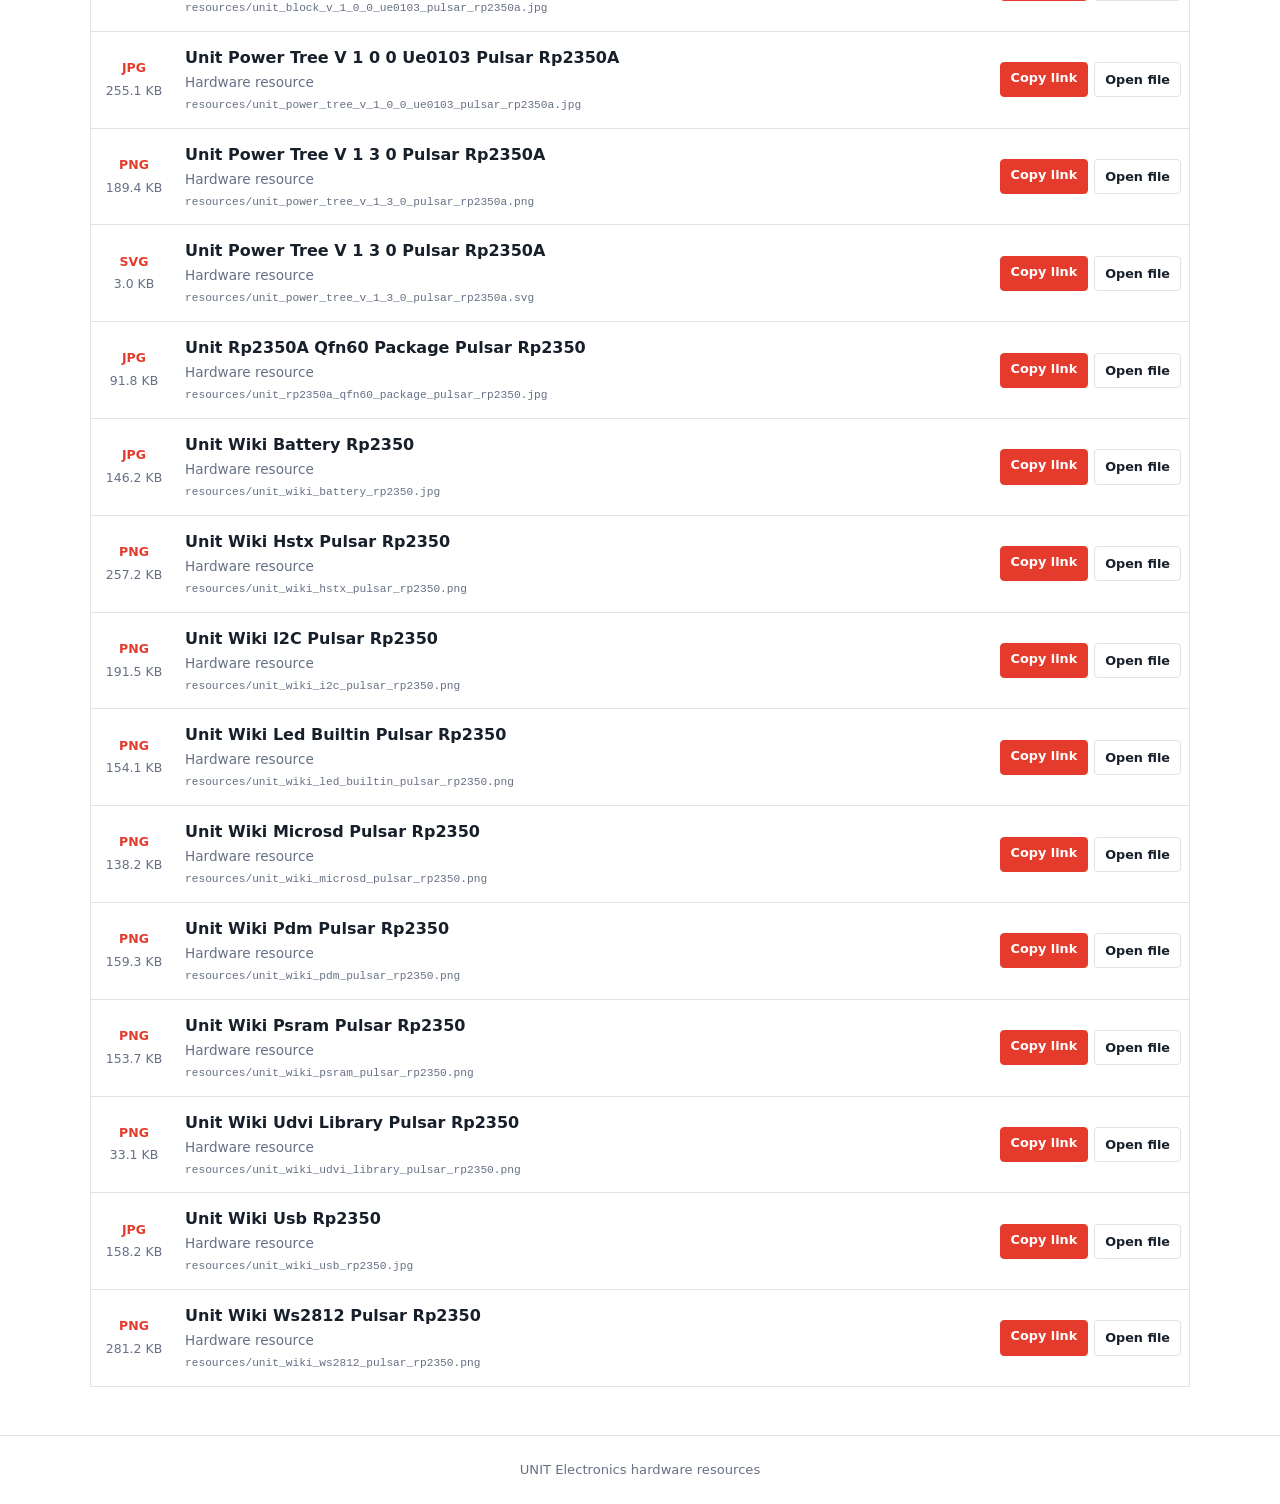
==== commit 423034af: "Auto-update hardware documentation" ====
--- a/docs/hardware/index.html
+++ b/docs/hardware/index.html
@@ -142,7 +142,7 @@
         <span><strong>42</strong> files</span>
         <span><strong>31</strong> images</span>
         <span><strong>6</strong> formats</span>
-        <span><strong>57.2 MB</strong> total</span>
+        <span><strong>56.5 MB</strong> total</span>
       </div>
     </div>
   </header>
@@ -161,7 +161,7 @@
         <article class="resource-item" data-search="product reference unit_product_reference_v_0_1_0_pulsar_rp2350a.docx editable product reference">
           <div class="file-meta">
             <strong class="file-type">DOCX</strong>
-            <span class="file-size">3.7 MB</span>
+            <span class="file-size">3.3 MB</span>
           </div>
           <div class="resource-details">
             <h3>Product Reference</h3>
@@ -177,7 +177,7 @@
         <article class="resource-item" data-search="product reference unit_product_reference_v_0_1_0_pulsar_rp2350a.pdf publication-ready product reference">
           <div class="file-meta">
             <strong class="file-type">PDF</strong>
-            <span class="file-size">3.9 MB</span>
+            <span class="file-size">3.5 MB</span>
           </div>
           <div class="resource-details">
             <h3>Product Reference</h3>
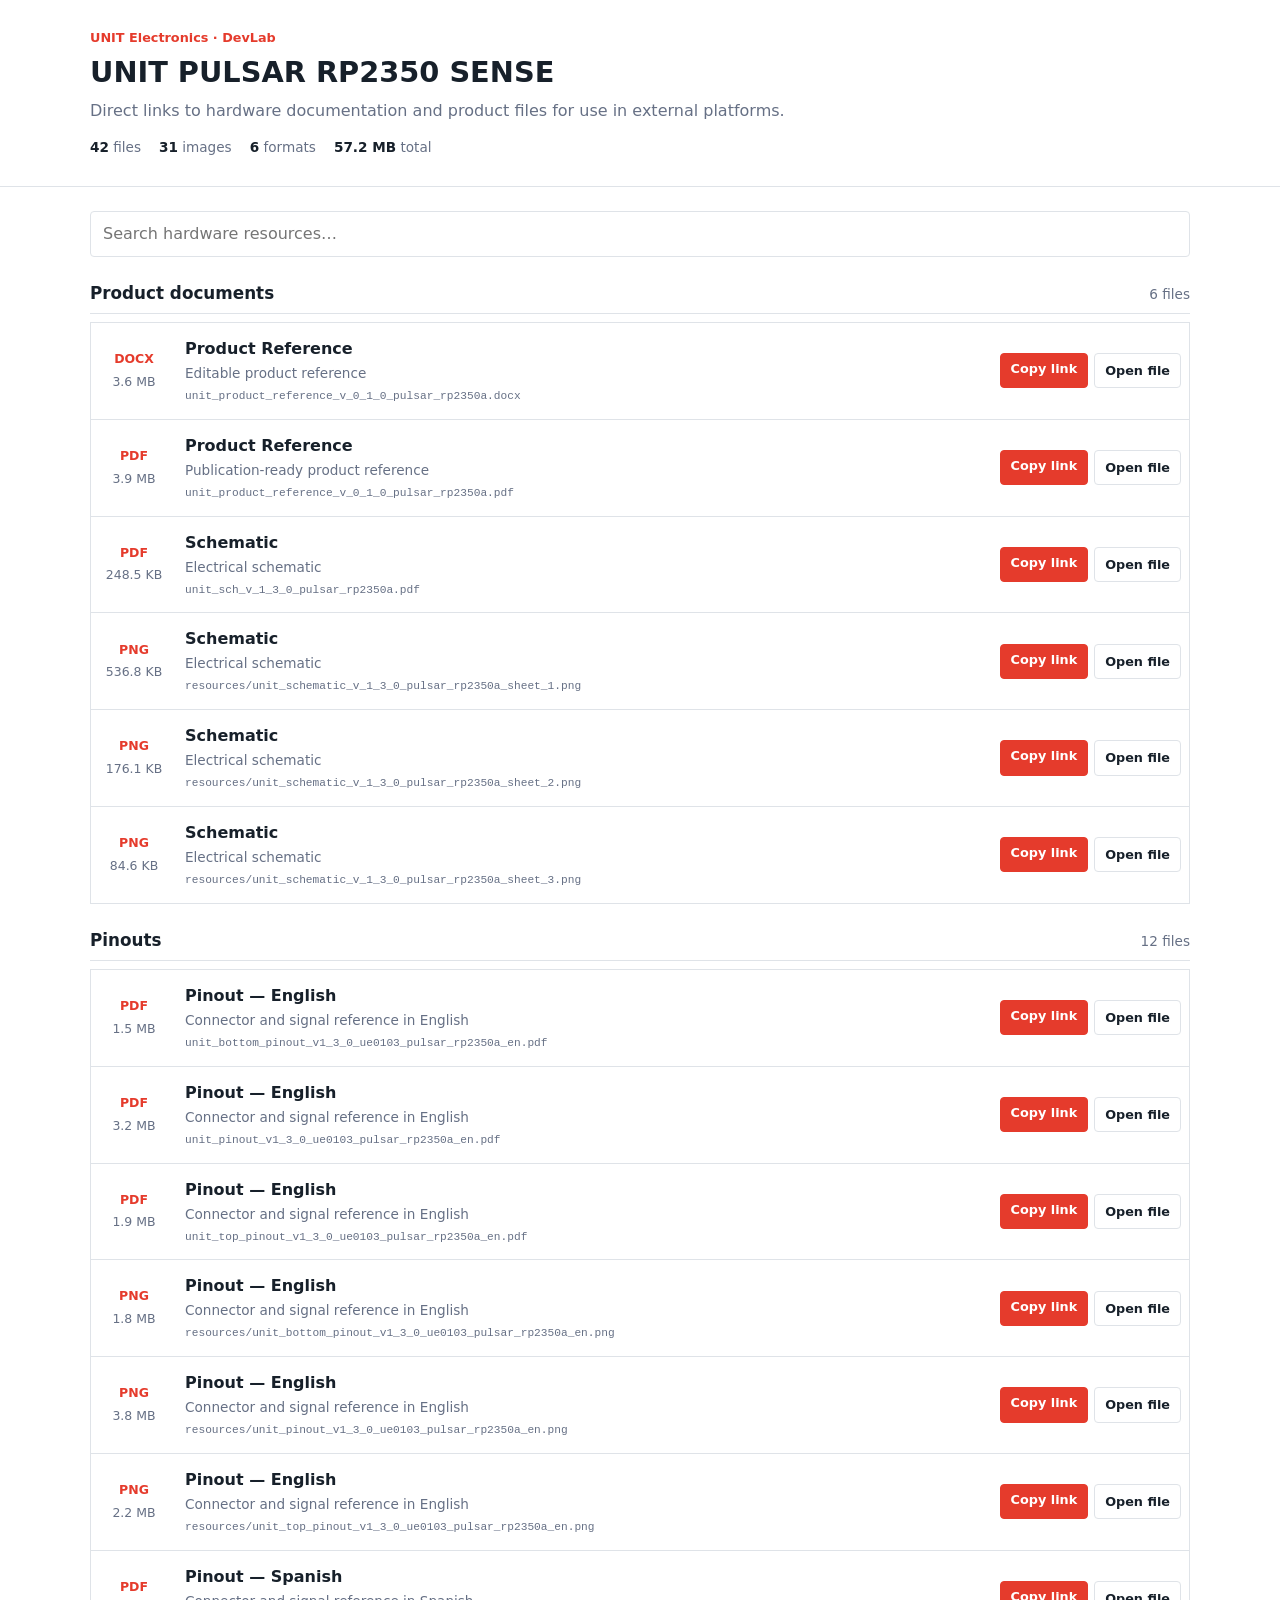
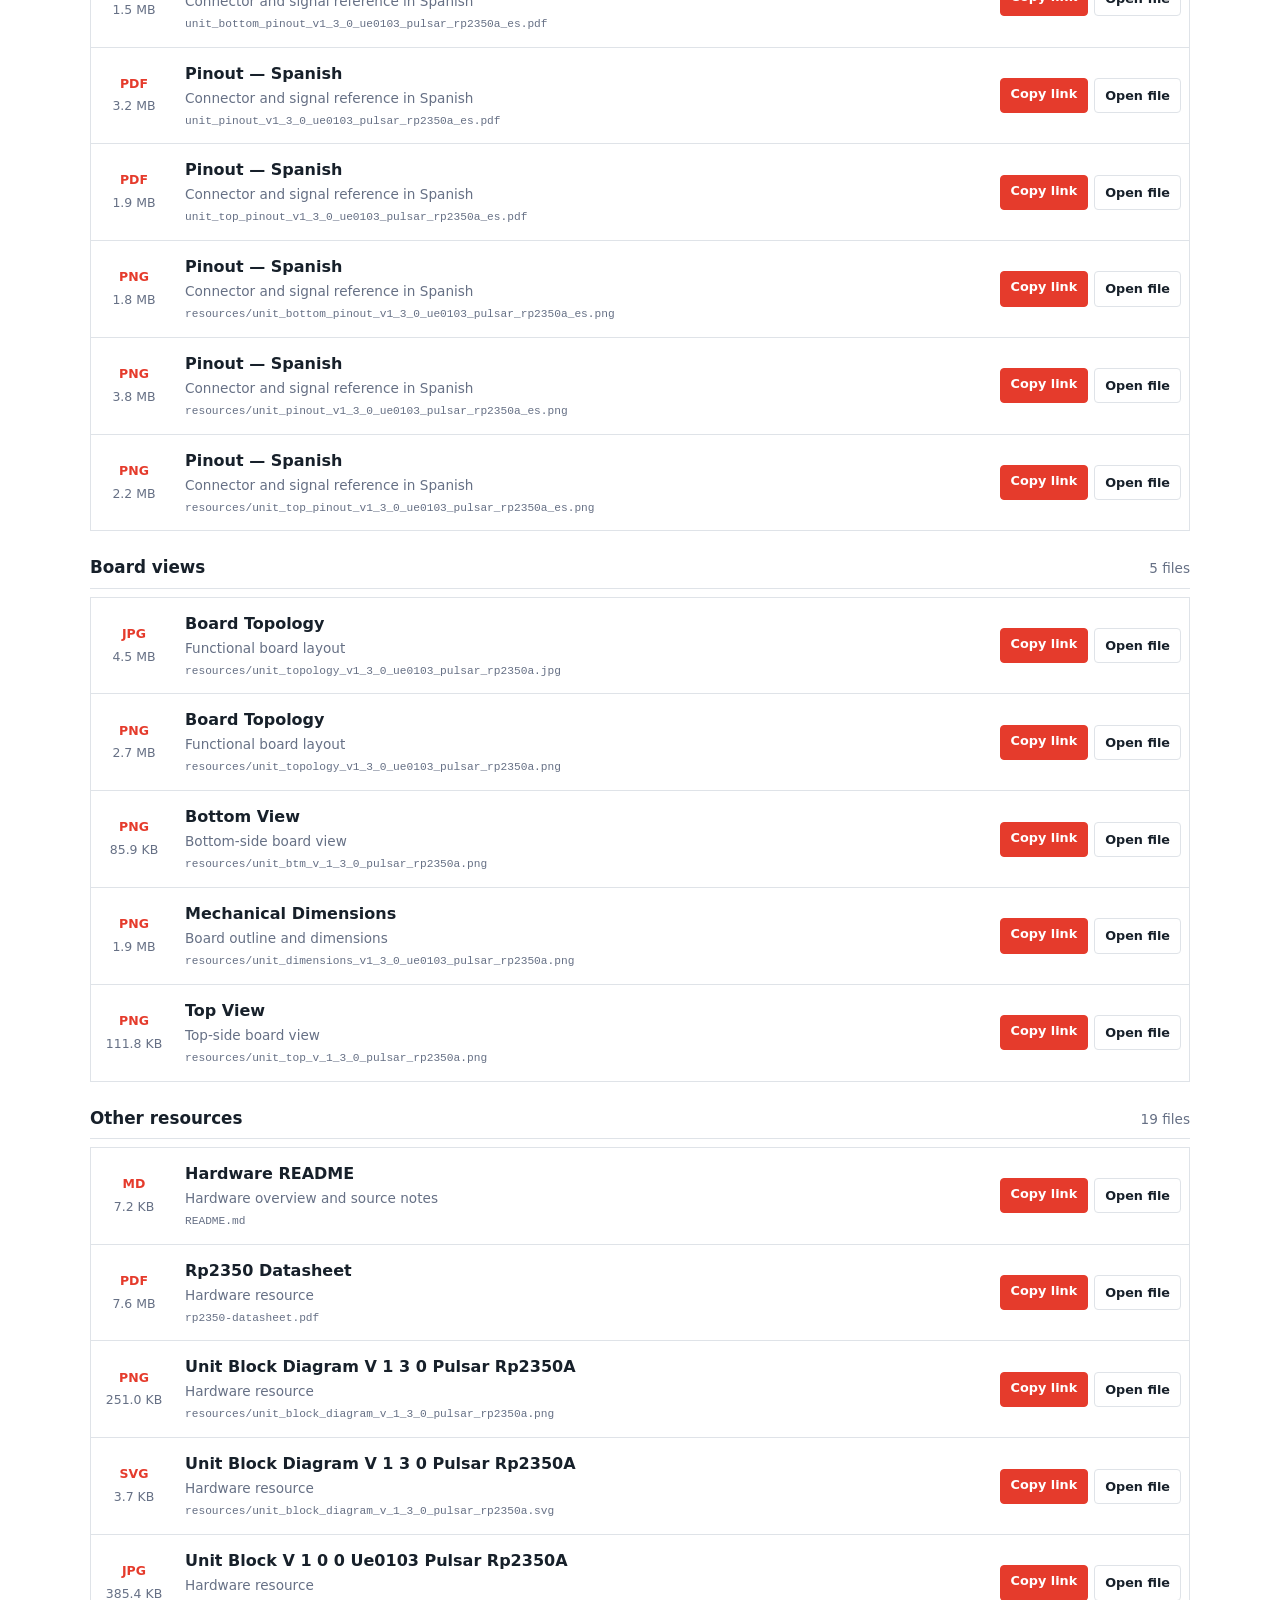
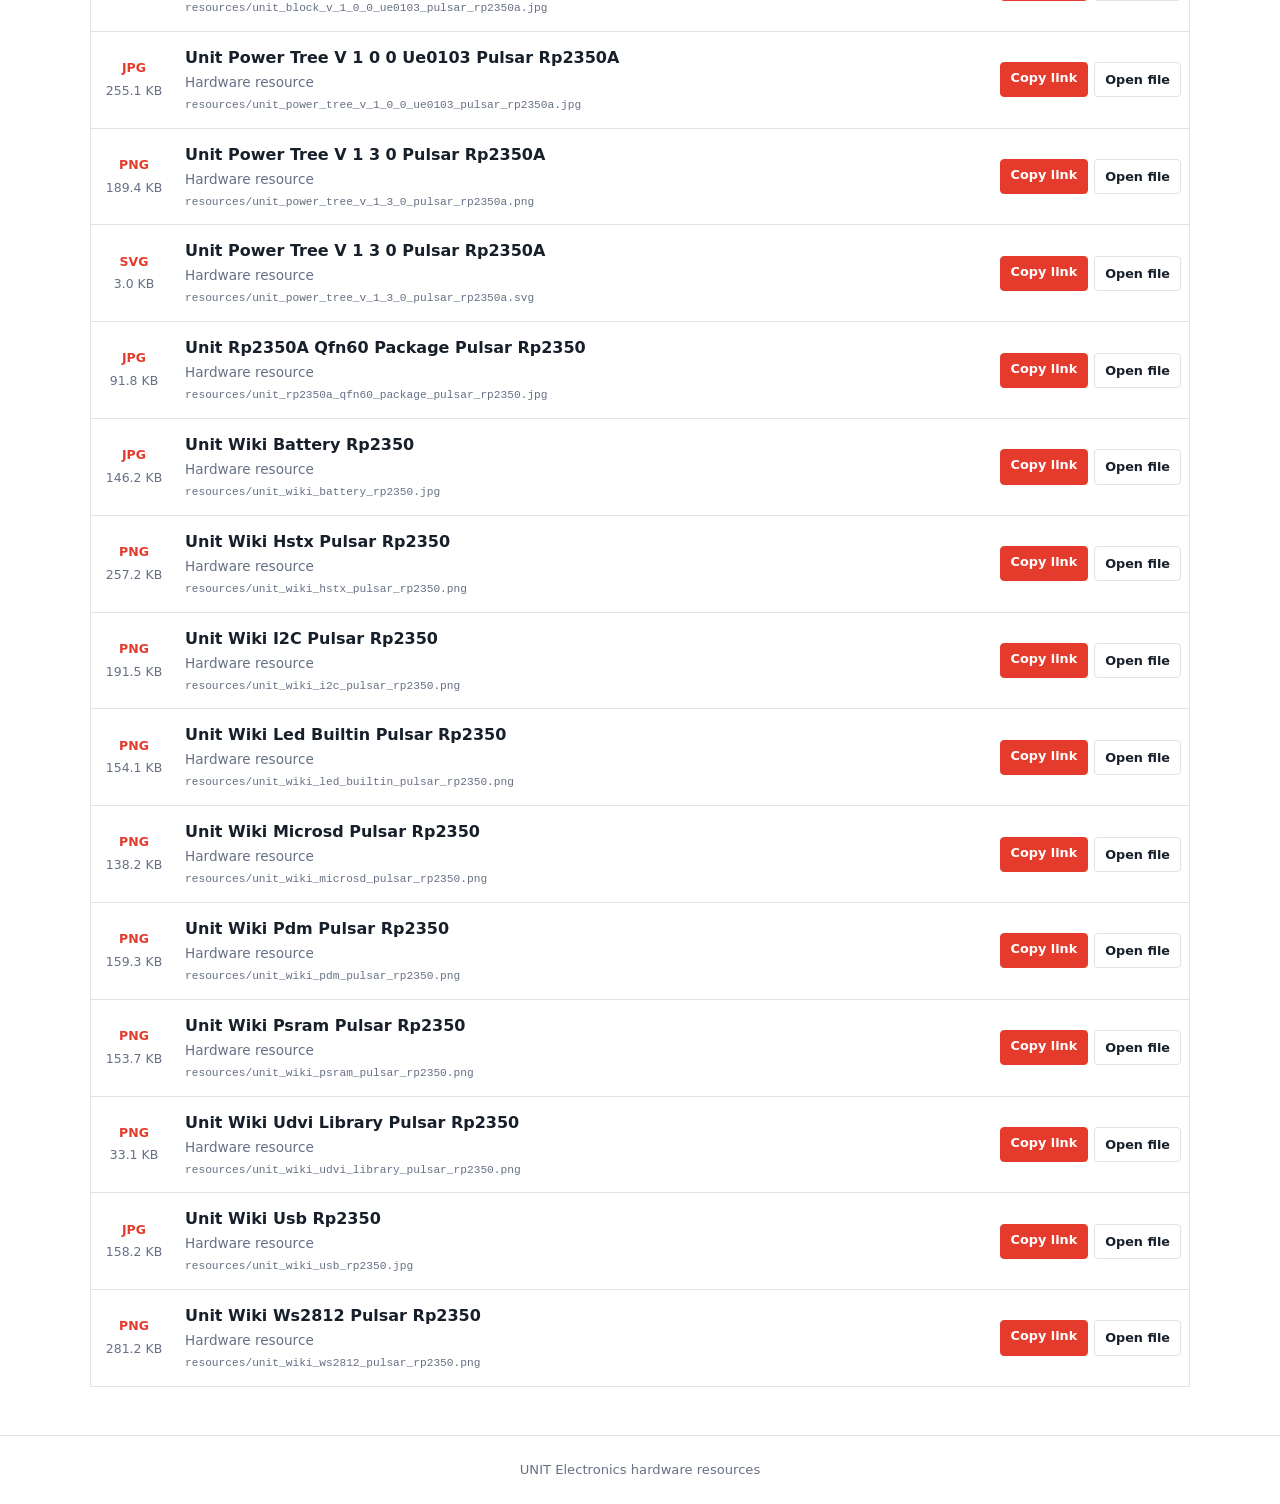
==== commit 2d444231: "Auto-update hardware documentation" ====
--- a/docs/hardware/index.html
+++ b/docs/hardware/index.html
@@ -142,7 +142,7 @@
         <span><strong>42</strong> files</span>
         <span><strong>31</strong> images</span>
         <span><strong>6</strong> formats</span>
-        <span><strong>56.5 MB</strong> total</span>
+        <span><strong>57.2 MB</strong> total</span>
       </div>
     </div>
   </header>
@@ -161,7 +161,7 @@
         <article class="resource-item" data-search="product reference unit_product_reference_v_0_1_0_pulsar_rp2350a.docx editable product reference">
           <div class="file-meta">
             <strong class="file-type">DOCX</strong>
-            <span class="file-size">3.3 MB</span>
+            <span class="file-size">3.6 MB</span>
           </div>
           <div class="resource-details">
             <h3>Product Reference</h3>
@@ -177,7 +177,7 @@
         <article class="resource-item" data-search="product reference unit_product_reference_v_0_1_0_pulsar_rp2350a.pdf publication-ready product reference">
           <div class="file-meta">
             <strong class="file-type">PDF</strong>
-            <span class="file-size">3.5 MB</span>
+            <span class="file-size">3.9 MB</span>
           </div>
           <div class="resource-details">
             <h3>Product Reference</h3>
